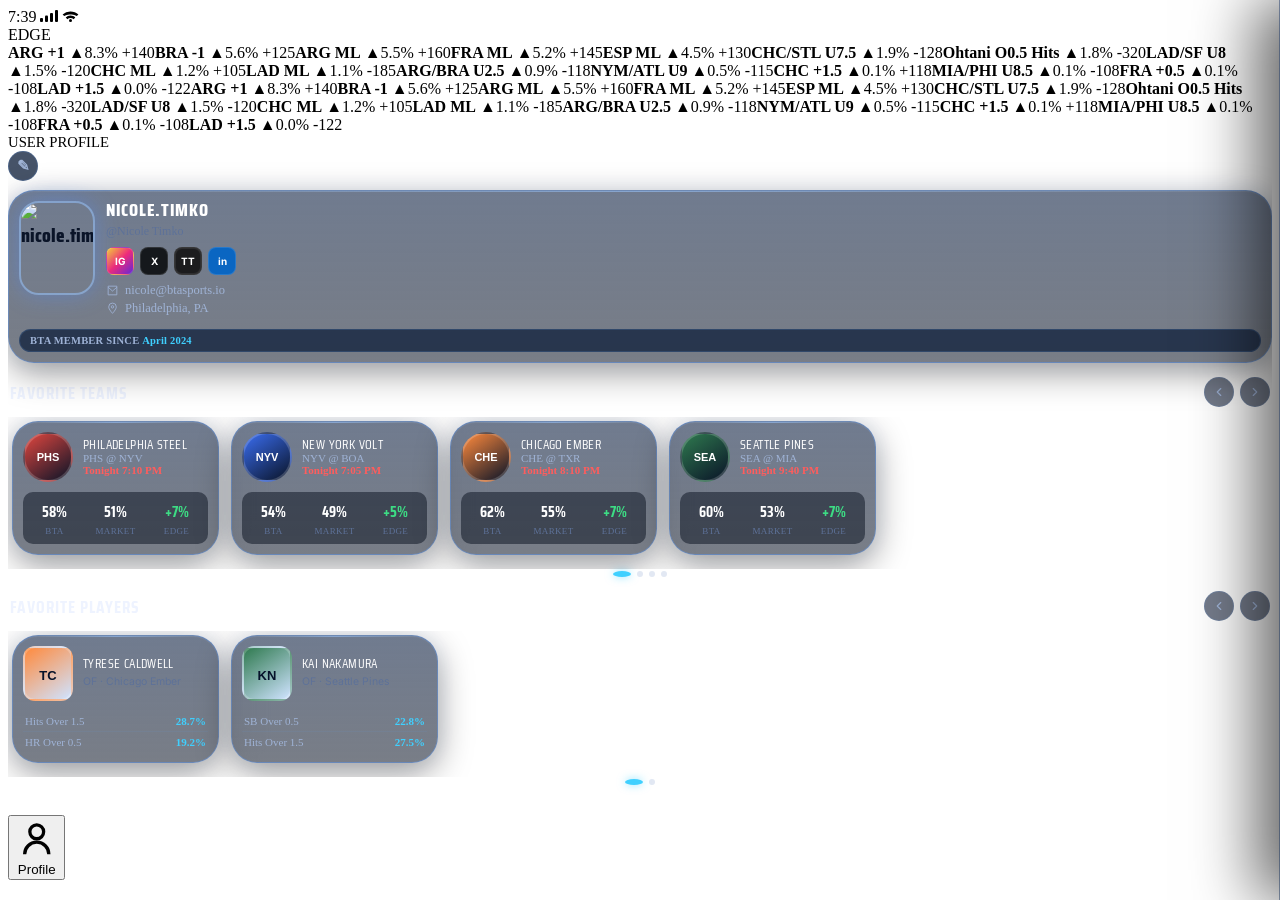
==== phase1/index.html @ 22b03d83 "rename" ====
<!DOCTYPE html>
<html lang="en">
<head>
  <meta charset="UTF-8">
  <meta name="viewport" content="width=device-width, initial-scale=1.0, maximum-scale=1.0">
  <title>BTA Sports</title>
  <link rel="preconnect" href="https://fonts.googleapis.com">
  <link rel="preconnect" href="https://fonts.gstatic.com" crossorigin>
  <link href="https://fonts.googleapis.com/css2?family=Saira+Condensed:wght@400;600;700;800&family=Inter:wght@400;500;600;700&display=swap" rel="stylesheet">
  <link rel="stylesheet" href="profile_styles.css">
</head>
<body>

<!-- AURORA BACKDROP -->
  <div class="aurora" aria-hidden="true">
    <div class="blob blob-1"></div>
    <div class="blob blob-2"></div>
    <div class="blob blob-3"></div>
  </div>

  <div class="stage">

    <!-- DEVICE -->
    <div class="device-wrap">
      <div class="device" id="device">
        <div class="screen">

          <!-- STATUS BAR (iPhone-style) -->
          <div class="statusbar">
            <span class="sb-time" id="sbTime">9:41</span>
            <span class="sb-icons">
              <!-- cellular -->
              <svg class="sb-cell" width="18" height="12" viewBox="0 0 18 12" fill="currentColor" aria-hidden="true">
                <rect x="0"  y="8"   width="3" height="4"   rx="1"/>
                <rect x="5"  y="5.5" width="3" height="6.5" rx="1"/>
                <rect x="10" y="3"   width="3" height="9"   rx="1"/>
                <rect x="15" y="0"   width="3" height="12"  rx="1"/>
              </svg>
              <!-- wifi -->
              <svg class="sb-wifi" width="17" height="12" viewBox="0 0 17 12" fill="currentColor" aria-hidden="true">
                <path d="M8.5 1.4c3 0 5.8 1.1 7.9 3l-1.6 1.7A9 9 0 0 0 8.5 4.6 9 9 0 0 0 2.2 6.1L.6 4.4A11.4 11.4 0 0 1 8.5 1.4Z"/>
                <path d="M8.5 5.6c1.8 0 3.5.7 4.8 1.9l-1.7 1.7a4.4 4.4 0 0 0-6.2 0L3.7 7.5A6.8 6.8 0 0 1 8.5 5.6Z"/>
                <circle cx="8.5" cy="10.4" r="1.5"/>
              </svg>
              <!-- battery (white) -->
              <span class="sb-batt" aria-label="Battery full">
                <svg width="27" height="13" viewBox="0 0 27 13" fill="none" aria-hidden="true">
                  <rect x="0.6" y="0.6" width="22.8" height="11.8" rx="3.4" stroke="#fff" stroke-opacity="0.55" stroke-width="1.1"/>
                  <rect x="2.2" y="2.2" width="19.6" height="8.6" rx="2.1" fill="#fff"/>
                  <path d="M25.2 4.3v4.4c.86-.18 1.4-.83 1.4-1.7v-1c0-.87-.54-1.52-1.4-1.7Z" fill="#fff" fill-opacity="0.55"/>
                </svg>
              </span>
            </span>
          </div>

          <!-- BLOOMBERG-STYLE BEST-BETS TICKER -->
          <div class="ticker" id="ticker" aria-label="Best bets edge ticker">
            <div class="ticker-tag"><span class="live-dot"></span> EDGE</div>
            <div class="ticker-track" id="tickerTrack"></div>
          </div>

          <!-- VIEWPORT -->
          <div class="viewport" id="viewport">
            <section class="view active" id="view-home"></section>
            <section class="view" id="view-games"></section>
            <section class="view" id="view-analyzer"></section>
            <section class="view" id="view-players"></section>
            <section class="view" id="view-risk"></section>
            <section class="view" id="view-fantasy"></section>
            <section class="view" id="view-profile"></section>
          </div>

          <!-- TOAST -->
          <div class="toast" id="toast"></div>

          <!-- BOTTOM NAV -->
          <nav class="tabbar" id="tabbar">
            <button class="tab active" data-view="profile" aria-label="Profile">
              <svg viewBox="0 0 24 24" fill="none" stroke="currentColor" stroke-width="1.9">
                <circle cx="12" cy="8" r="4"/>
                <path d="M5 21c0-3.9 3.1-7 7-7s7 3.1 7 7"/>
              </svg>
              <span>Profile</span>
            </button>
          </nav>

        </div>
      </div>
    </div>
  </div>

<!-- ====================================================
     DATA LAYER  (replaces data.js)
     ==================================================== -->
<script>
/* ── Utility: implied probability from American odds ── */
function impliedProb(o) {
  if (o > 0) return 100 / (o + 100);
  return (-o) / (-o + 100);
}
function probToAmerican(p) {
  if (p >= 0.5) return -Math.round(p / (1 - p) * 100);
  return Math.round((1 - p) / p * 100);
}
function fmtOdds(o) {
  return o > 0 ? '+' + Math.round(o) : String(Math.round(o));
}

/* ── User ── */
window.USER = { name: 'User123', handle: '' };

/* ── Teams (color palette) ── */
window.TEAMS = {
  MIA: { city:'Miami',        c1:'#00838f', c2:'#ff6b35' },
  PHI: { city:'Philadelphia', c1:'#bf2033', c2:'#0a1428' },
  NYM: { city:'New York',     c1:'#002d72', c2:'#ff5910' },
  ATL: { city:'Atlanta',      c1:'#ce1141', c2:'#13274f' },
  LAD: { city:'Los Angeles',  c1:'#005a9c', c2:'#ef3e42' },
  SF:  { city:'San Francisco',c1:'#fd5a1e', c2:'#27251f' },
  CHC: { city:'Chicago',      c1:'#0e3386', c2:'#cc3433' },
  STL: { city:'St. Louis',    c1:'#c41e3a', c2:'#0c2340' },
  HOU: { city:'Houston',      c1:'#002d62', c2:'#eb6e1f' },
  SEA: { city:'Seattle',      c1:'#005c5c', c2:'#0c2c56' },
  // FIFA
  ARG: { city:'Argentina',    c1:'#74acdf', c2:'#ffffff' },
  BRA: { city:'Brazil',       c1:'#009c3b', c2:'#ffdf00' },
  FRA: { city:'France',       c1:'#002395', c2:'#ed2939' },
  ENG: { city:'England',      c1:'#cf081f', c2:'#ffffff' },
  ESP: { city:'Spain',        c1:'#aa151b', c2:'#f1bf00' },
  GER: { city:'Germany',      c1:'#000000', c2:'#dd0000' },
  POR: { city:'Portugal',     c1:'#006600', c2:'#ff0000' },
  USA: { city:'United States',c1:'#002868', c2:'#bf0a30' },
};

/* ── Games ── */
window.GAMES = {
  MLB: [
    {
      id: 'mia-phi', away: 'MIA', home: 'PHI', time: '7:10 PM', day: 'Tonight',
      btaRunLine: 'PHI -1.5', btaOU: '8.5',
      markets: {
        moneyline: {
          away: { btaProb: 0.38, odds: +148 },
          home: { btaProb: 0.62, odds: -172 },
        },
        runline: {
          line: 1.5,
          away: { btaProb: 0.44, odds: +124 },
          home: { btaProb: 0.56, odds: -142 },
        },
        total: {
          line: 8.5,
          under: { btaProb: 0.52, odds: -108 },
          over:  { btaProb: 0.48, odds: -112 },
        },
      },
    },
    {
      id: 'nym-atl', away: 'NYM', home: 'ATL', time: '7:20 PM', day: 'Tonight',
      btaRunLine: 'ATL -1.5', btaOU: '9.0',
      markets: {
        moneyline: {
          away: { btaProb: 0.41, odds: +130 },
          home: { btaProb: 0.59, odds: -155 },
        },
        runline: {
          line: 1.5,
          away: { btaProb: 0.47, odds: +112 },
          home: { btaProb: 0.53, odds: -130 },
        },
        total: {
          line: 9.0,
          under: { btaProb: 0.54, odds: -115 },
          over:  { btaProb: 0.46, odds: +105 },
        },
      },
    },
    {
      id: 'lad-sf', away: 'LAD', home: 'SF', time: '9:45 PM', day: 'Tonight',
      btaRunLine: 'LAD -1.5', btaOU: '8.0',
      markets: {
        moneyline: {
          away: { btaProb: 0.66, odds: -185 },
          home: { btaProb: 0.34, odds: +160 },
        },
        runline: {
          line: 1.5,
          away: { btaProb: 0.55, odds: -122 },
          home: { btaProb: 0.45, odds: +104 },
        },
        total: {
          line: 8.0,
          under: { btaProb: 0.56, odds: -120 },
          over:  { btaProb: 0.44, odds: +102 },
        },
      },
    },
    {
      id: 'chc-stl', away: 'CHC', home: 'STL', time: '7:45 PM', day: 'Tomorrow',
      btaRunLine: 'EVEN', btaOU: '7.5',
      markets: {
        moneyline: {
          away: { btaProb: 0.50, odds: +105 },
          home: { btaProb: 0.50, odds: -115 },
        },
        runline: {
          line: 1.5,
          away: { btaProb: 0.46, odds: +118 },
          home: { btaProb: 0.54, odds: -135 },
        },
        total: {
          line: 7.5,
          under: { btaProb: 0.58, odds: -128 },
          over:  { btaProb: 0.42, odds: +110 },
        },
      },
    },
  ],
  FIFA: [
    {
      id: 'arg-bra', away: 'ARG', home: 'BRA', time: '3:00 PM', day: 'Today',
      btaRunLine: 'Draw', btaOU: '2.5',
      markets: {
        moneyline: {
          away: { btaProb: 0.44, odds: +160 },
          draw: { btaProb: 0.28, odds: +210 },
          home: { btaProb: 0.28, odds: +185 },
        },
        runline: {
          line: 1,
          away: { btaProb: 0.50, odds: +140 },
          home: { btaProb: 0.50, odds: +125 },
        },
        total: {
          line: 2.5,
          under: { btaProb: 0.55, odds: -118 },
          over:  { btaProb: 0.45, odds: +100 },
        },
      },
    },
    {
      id: 'fra-eng', away: 'FRA', home: 'ENG', time: '6:00 PM', day: 'Today',
      btaRunLine: 'FRA -0.5', btaOU: '2.5',
      markets: {
        moneyline: {
          away: { btaProb: 0.46, odds: +145 },
          draw: { btaProb: 0.26, odds: +220 },
          home: { btaProb: 0.28, odds: +180 },
        },
        runline: {
          line: 0.5,
          away: { btaProb: 0.52, odds: -108 },
          home: { btaProb: 0.48, odds: -112 },
        },
        total: {
          line: 2.5,
          under: { btaProb: 0.53, odds: -115 },
          over:  { btaProb: 0.47, odds: +105 },
        },
      },
    },
    {
      id: 'esp-ger', away: 'ESP', home: 'GER', time: '12:00 PM', day: 'Tomorrow',
      btaRunLine: 'ESP -0.5', btaOU: '3.0',
      markets: {
        moneyline: {
          away: { btaProb: 0.48, odds: +130 },
          draw: { btaProb: 0.25, odds: +240 },
          home: { btaProb: 0.27, odds: +195 },
        },
        runline: {
          line: 0.5,
          away: { btaProb: 0.54, odds: -122 },
          home: { btaProb: 0.46, odds: +104 },
        },
        total: {
          line: 3.0,
          under: { btaProb: 0.51, odds: -110 },
          over:  { btaProb: 0.49, odds: -110 },
        },
      },
    },
  ],
  NFL: [],
};

/* ── Player Props ── */
window.PROPS = {
  MLB: [
    {
      id: 'ohtani', name: 'Shohei Ohtani', team: 'LAD', match: 'LAD @ SF', time: '9:45 PM',
      lines: [
        {
          stat: 'Total Bases', line: 1.5,
          under: { btaProb: 0.38, odds: +148 },
          over:  { btaProb: 0.62, odds: -175 },
        },
        {
          stat: 'Hits', line: 0.5,
          under: { btaProb: 0.22, odds: +260 },
          over:  { btaProb: 0.78, odds: -320 },
        },
        {
          stat: 'Strikeouts', line: 1.5,
          under: { btaProb: 0.42, odds: +138 },
          over:  { btaProb: 0.58, odds: -162 },
        },
      ],
    },
    {
      id: 'judge', name: 'Aaron Judge', team: 'NYM', match: 'NYM @ ATL', time: '7:20 PM',
      lines: [
        {
          stat: 'Home Runs', line: 0.5,
          under: { btaProb: 0.72, odds: -255 },
          over:  { btaProb: 0.28, odds: +215 },
        },
        {
          stat: 'Total Bases', line: 2.5,
          under: { btaProb: 0.44, odds: +125 },
          over:  { btaProb: 0.56, odds: -148 },
        },
        {
          stat: 'RBIs', line: 0.5,
          under: { btaProb: 0.40, odds: +140 },
          over:  { btaProb: 0.60, odds: -168 },
        },
      ],
    },
    {
      id: 'acuna', name: 'Ronald Acuña Jr.', team: 'ATL', match: 'NYM @ ATL', time: '7:20 PM',
      lines: [
        {
          stat: 'Stolen Bases', line: 0.5,
          under: { btaProb: 0.55, odds: -125 },
          over:  { btaProb: 0.45, odds: +108 },
        },
        {
          stat: 'Hits', line: 1.5,
          under: { btaProb: 0.48, odds: -105 },
          over:  { btaProb: 0.52, odds: -115 },
        },
      ],
    },
    {
      id: 'betts', name: 'Mookie Betts', team: 'LAD', match: 'LAD @ SF', time: '9:45 PM',
      lines: [
        {
          stat: 'Total Bases', line: 1.5,
          under: { btaProb: 0.41, odds: +135 },
          over:  { btaProb: 0.59, odds: -158 },
        },
        {
          stat: 'Runs Scored', line: 0.5,
          under: { btaProb: 0.38, odds: +148 },
          over:  { btaProb: 0.62, odds: -172 },
        },
      ],
    },
  ],
  FIFA: [
    {
      id: 'mbappe', name: 'Kylian Mbappé', team: 'FRA', match: 'FRA @ ENG', time: '6:00 PM',
      lines: [
        {
          stat: 'Goals', line: 0.5,
          under: { btaProb: 0.58, odds: -138 },
          over:  { btaProb: 0.42, odds: +118 },
        },
        {
          stat: 'Shots on Target', line: 1.5,
          under: { btaProb: 0.46, odds: +106 },
          over:  { btaProb: 0.54, odds: -125 },
        },
      ],
    },
    {
      id: 'saka', name: 'Bukayo Saka', team: 'ENG', match: 'FRA @ ENG', time: '6:00 PM',
      lines: [
        {
          stat: 'Assists', line: 0.5,
          under: { btaProb: 0.70, odds: -235 },
          over:  { btaProb: 0.30, odds: +195 },
        },
        {
          stat: 'Shots', line: 1.5,
          under: { btaProb: 0.50, odds: -108 },
          over:  { btaProb: 0.50, odds: -112 },
        },
      ],
    },
    {
      id: 'messi', name: 'Lionel Messi', team: 'ARG', match: 'ARG @ BRA', time: '3:00 PM',
      lines: [
        {
          stat: 'Goals', line: 0.5,
          under: { btaProb: 0.52, odds: -115 },
          over:  { btaProb: 0.48, odds: +105 },
        },
        {
          stat: 'Key Passes', line: 2.5,
          under: { btaProb: 0.44, odds: +124 },
          over:  { btaProb: 0.56, odds: -142 },
        },
      ],
    },
  ],
  NFL: [],
};

/* ── DFS Pool ── */
window.DFS = {
  cap: 50000,
  positions: ['P','P','C','1B','2B','3B','SS','OF','OF'],
  pool: [
    { name:'Shohei Ohtani',       pos:'P',  team:'LAD', salary:11200, proj:42.5 },
    { name:'Gerrit Cole',         pos:'P',  team:'NYM', salary: 9800, proj:37.8 },
    { name:'Spencer Strider',     pos:'P',  team:'ATL', salary: 9600, proj:36.2 },
    { name:'Blake Snell',         pos:'P',  team:'SF',  salary: 8800, proj:33.5 },
    { name:'Framber Valdez',      pos:'P',  team:'HOU', salary: 8200, proj:30.4 },
    { name:'Adley Rutschman',     pos:'C',  team:'PHI', salary: 5800, proj:18.4 },
    { name:'William Contreras',   pos:'C',  team:'MIA', salary: 4800, proj:14.2 },
    { name:'Bo Naylor',           pos:'C',  team:'NYM', salary: 4200, proj:11.5 },
    { name:'Freddie Freeman',     pos:'1B', team:'LAD', salary: 6200, proj:21.6 },
    { name:'Pete Alonso',         pos:'1B', team:'NYM', salary: 5600, proj:19.3 },
    { name:'Ty France',           pos:'1B', team:'CHC', salary: 4400, proj:13.1 },
    { name:'Marcus Semien',       pos:'2B', team:'STL', salary: 5400, proj:17.8 },
    { name:'Gleyber Torres',      pos:'2B', team:'NYM', salary: 4800, proj:15.4 },
    { name:'Zach McKinstry',      pos:'2B', team:'CHC', salary: 3900, proj:11.2 },
    { name:'Rafael Devers',       pos:'3B', team:'PHI', salary: 6000, proj:20.5 },
    { name:'Matt Chapman',        pos:'3B', team:'SF',  salary: 5200, proj:16.9 },
    { name:'Josh Donaldson',      pos:'3B', team:'ATL', salary: 4100, proj:12.0 },
    { name:'Trea Turner',         pos:'SS', team:'PHI', salary: 6400, proj:23.1 },
    { name:'Francisco Lindor',    pos:'SS', team:'NYM', salary: 6000, proj:21.8 },
    { name:'Dansby Swanson',      pos:'SS', team:'CHC', salary: 4600, proj:14.5 },
    { name:'Mookie Betts',        pos:'OF', team:'LAD', salary: 7200, proj:28.4 },
    { name:'Ronald Acuña Jr.',    pos:'OF', team:'ATL', salary: 7000, proj:27.6 },
    { name:'Aaron Judge',         pos:'OF', team:'NYM', salary: 6800, proj:26.2 },
    { name:'Mike Trout',          pos:'OF', team:'SF',  salary: 6400, proj:24.0 },
    { name:'Yordan Alvarez',      pos:'OF', team:'HOU', salary: 6200, proj:22.8 },
    { name:'Kyle Tucker',         pos:'OF', team:'HOU', salary: 5800, proj:20.1 },
    { name:'Seiya Suzuki',        pos:'OF', team:'CHC', salary: 5200, proj:17.5 },
    { name:'Jesse Winker',        pos:'OF', team:'MIA', salary: 4600, proj:14.8 },
    { name:'Michael Conforto',    pos:'OF', team:'SF',  salary: 4000, proj:12.0 },
  ],
};
</script>

<!-- ====================================================
     MAIN APP JS  (paste your app.js content here)
     ==================================================== -->
<script>
(function () {
  'use strict';

  /* ---------- odds math ---------- */
  const americanToDecimal = o => o > 0 ? 1 + o / 100 : 1 + 100 / (-o);
  const decimalToAmerican = d => d >= 2 ? '+' + Math.round((d - 1) * 100) : '-' + Math.round(100 / (d - 1));
  const clamp = (v, lo, hi) => Math.min(hi, Math.max(lo, v));
  const pct = p => (p * 100).toFixed(2) + '%';
  const pct1 = p => (p * 100).toFixed(1) + '%';
  const edgeOf = side => side.btaProb - impliedProb(side.odds);

  /* ---------- app state ---------- */
  const state = {
    view: 'home',
    sport: 'MLB',
    analyzerGameId: 'mia-phi',
    card: [],
    fantasy: null,
    audioTimer: null,
  };

  const $ = sel => document.querySelector(sel);
  const el = (tag, cls, html) => { const e = document.createElement(tag); if (cls) e.className = cls; if (html != null) e.innerHTML = html; return e; };

  const teamGrad = (away, home) => {
    const a = TEAMS[away], h = TEAMS[home];
    return `background:linear-gradient(100deg, ${a.c1} 0%, ${a.c2} 34%, ${h.c1} 66%, ${h.c2} 100%)`;
  };
  const teamSolid = abbr => { const t = TEAMS[abbr]; return t ? `background:linear-gradient(135deg, ${t.c1}, ${t.c2})` : ''; };

  function allEdges() {
    const out = [];
    Object.keys(GAMES).forEach(sport => GAMES[sport].forEach(g => {
      const push = (name, sub, side, odds) => { if (odds == null) return; out.push({ sport, gid: g.id, name, sub, btaProb: side.btaProb, odds, edge: side.btaProb - impliedProb(odds) }); };
      const m = g.markets;
      push(`${g.away} ML`, `${TEAMS[g.away].city} moneyline`, m.moneyline.away, m.moneyline.away.odds);
      push(`${g.home} ML`, `${TEAMS[g.home].city} moneyline`, m.moneyline.home, m.moneyline.home.odds);
      if (m.runline) {
        push(`${g.away} ${m.runline.line > 0 ? '+' : ''}${m.runline.line}`, `${g.away}/${g.home} spread`, m.runline.away, m.runline.away.odds);
        push(`${g.home} -${m.runline.line}`, `${g.away}/${g.home} spread`, m.runline.home, m.runline.home.odds);
      }
      if (m.total) {
        push(`${g.away}/${g.home} U${m.total.line}`, 'Total under', m.total.under, m.total.under.odds);
        push(`${g.away}/${g.home} O${m.total.line}`, 'Total over', m.total.over, m.total.over.odds);
      }
    }));
    Object.keys(PROPS).forEach(sport => PROPS[sport].forEach(p => p.lines.forEach(l => {
      if (l.over.odds != null) out.push({ sport, name: `${p.name.split(' ').pop()} O${l.line} ${l.stat}`, sub: `${p.name} · ${l.stat}`, btaProb: l.over.btaProb, odds: l.over.odds, edge: l.over.btaProb - impliedProb(l.over.odds) });
    })));
    return out;
  }

  function parlayProb(probs) { return probs.reduce((p, v) => p * v, 1); }

  /* ── Ticker ── */
  function buildTicker() {
    const edges = allEdges().filter(e => e.edge > 0).sort((a, b) => b.edge - a.edge);
    const top = edges.slice(0, 18);
    const track = $('#tickerTrack');
    const render = e => {
      const big = e.edge >= 0.03;
      const cls = big ? 'up' : 'flat';
      return `<span class="tick"><span class="pos ${big ? '' : 'flat'}"></span><b>${e.name}</b>
        <span class="edge ${cls}"><span class="tri">▲</span>${(e.edge * 100).toFixed(1)}%</span>
        <span class="od">${fmtOdds(e.odds)}</span></span>`;
    };
    const half = top.map(render).join('');
    track.innerHTML = half + half;
  }

  /* ── Clock ── */
  function greetingWord(h) {
    if (h < 12) return 'morning';
    if (h < 17) return 'afternoon';
    if (h < 22) return 'evening';
    return 'night';
  }
  function tickClock() {
    const now = new Date();
    let h = now.getHours(); const m = now.getMinutes();
    const hh = ((h + 11) % 12) + 1;
    $('#sbTime').textContent = `${hh}:${String(m).padStart(2, '0')}`;
  }

  /* ── Home ── */
  function renderHome() {
    const v = $('#view-home');
    const now = new Date();
    const word = greetingWord(now.getHours());
    const dateStr = now.toLocaleDateString('en-US', { weekday: 'long', month: 'long', day: 'numeric' });
    const edges = allEdges().filter(e => e.edge > 0).sort((a, b) => b.edge - a.edge);
    const top = edges.slice(0, 5);
    const avgEdge = top.reduce((s, e) => s + e.edge, 0) / top.length;
    const bestProb = Math.round(edges[0].btaProb * 100);
    const liveCount = GAMES.MLB.length + GAMES.FIFA.length;
    const gaugeDeg = Math.round(bestProb / 100 * 360);

    v.innerHTML = `
      <div class="greet">
        <div class="hello">Good ${word}, <span class="wave">👋</span></div>
        <h1>Welcome back, <em>${USER.name}.</em></h1>
        <div class="date">${dateStr} · ${liveCount} games on today's board</div>
      </div>
      <div class="edge-hero glass">
        <div class="eh-top">
          <span class="eh-label">Today's Top Edge</span>
          <span class="eh-chip">▲ Model vs. Market</span>
        </div>
        <div class="eh-body">
          <div class="eh-gauge" style="background:conic-gradient(var(--accent-light) ${gaugeDeg}deg, rgba(255,255,255,0.08) ${gaugeDeg}deg)">
            <div class="g-val"><span class="g-num">${bestProb}%</span><span class="g-sub">Win Prob</span></div>
          </div>
          <div class="eh-meta">
            <h3>${edges[0].name}</h3>
            <p>${edges[0].sub} — BTA gives this <b style="color:#fff">+${(edges[0].edge * 100).toFixed(1)} pts</b> of edge over the ${fmtOdds(edges[0].odds)} market price.</p>
          </div>
        </div>
      </div>
      <div class="qstats">
        <div class="qstat glass"><div class="qn">${liveCount}</div><div class="ql">Games today</div></div>
        <div class="qstat glass"><div class="qn yel">+${(avgEdge * 100).toFixed(1)}</div><div class="ql">Avg top-5 edge</div></div>
        <div class="qstat glass"><div class="qn">${edges.length}</div><div class="ql">+EV plays found</div></div>
      </div>
      <div class="sec-head"><h2>Top picks for you</h2><span class="more" data-go="games">All games ›</span></div>
      <div id="homePicks"></div>
      <div class="sec-head"><h2>Featured slate</h2><span class="more" data-go="games">Open ›</span></div>
      <div id="homeGames"></div>`;

    const picks = $('#homePicks');
    top.forEach((e, i) => {
      const row = el('div', 'pick glass');
      row.innerHTML = `
        <div class="pk-rank">${i + 1}</div>
        <div class="pk-main"><div class="pk-name">${e.name}</div><div class="pk-sub">${e.sub} · ${e.sport}</div></div>
        <div class="pk-edge"><div class="pe-n">+${(e.edge * 100).toFixed(1)}</div><div class="pe-l">Edge</div></div>
        <div class="pk-od">${fmtOdds(e.odds)}</div>`;
      row.addEventListener('click', () => addLeg({ id: 'pk' + i, team: e.name.split(' ')[0], name: e.name, sub: e.sub, odds: e.odds, btaProb: e.btaProb }, 'Added to Risk Analyzer'));
      picks.appendChild(row);
    });

    const gm = $('#homeGames');
    GAMES.MLB.slice(0, 3).forEach(g => gm.appendChild(gameCard(g)));
    v.querySelectorAll('[data-go]').forEach(b => b.addEventListener('click', () => navigate(b.dataset.go)));
  }

  /* ── Game Card ── */
  function gameCard(g) {
    const m = g.markets.moneyline;
    const aw = Math.round(m.away.btaProb * 100), hm = 100 - aw;
    const bestEdge = Math.max(edgeOf(m.away), edgeOf(m.home));
    const card = el('div', 'game-card');
    card.innerHTML = `
      <div class="gc-grad" style="${teamGrad(g.away, g.home)}">
        ${bestEdge > 0.03 ? `<span class="gc-edge-pill">▲ ${(bestEdge * 100).toFixed(1)}% edge</span>` : ''}
        <div class="gc-side away"><div class="gc-team">${g.away}</div><div class="gc-rec">${TEAMS[g.away].city}</div></div>
        <div class="gc-mid"><div class="gc-time">${g.time}</div><div class="gc-vs">${g.day}</div></div>
        <div class="gc-side home"><div class="gc-team">${g.home}</div><div class="gc-rec">${TEAMS[g.home].city}</div></div>
      </div>
      <div class="gc-foot">
        <span class="gc-pct away">${aw}%</span>
        <span class="gc-bar"><span class="ba" style="width:${aw}%"></span><span class="bh" style="width:${hm}%"></span></span>
        <span class="gc-pct home">${hm}%</span>
      </div>`;
    card.addEventListener('click', () => openAnalyzer(g.id));
    return card;
  }

  /* ── Games View ── */
  function renderGames() {
    const v = $('#view-games');
    v.innerHTML = `
      <div class="page-title-row"><div class="page-title">GAMES</div></div>
      <div class="sport-tabs" id="gamesSportTabs"></div>
      <div class="book-row glass">
        <span class="bk-l"><span class="bk-logo" style="background:#1493ff">FD</span> FanDuel</span>
        <span class="bk-r">Exportable Betslip</span>
      </div>
      <div id="gamesList"></div>`;
    sportTabs($('#gamesSportTabs'), s => { state.sport = s; renderGames(); });
    const list = $('#gamesList');
    if (state.sport === 'NFL') { list.appendChild(nflCountdown()); return; }
    const games = GAMES[state.sport];
    let lastDay = null;
    games.forEach(g => {
      if (g.day !== lastDay) { list.appendChild(el('div', 'day-label', g.day)); lastDay = g.day; }
      list.appendChild(gameCard(g));
    });
  }

  function sportTabs(container, onPick) {
    ['MLB', 'NFL', 'FIFA'].forEach(s => {
      const b = el('button', 'sport-tab' + (s === state.sport ? ' active' : ''), s);
      b.addEventListener('click', () => onPick(s));
      container.appendChild(b);
    });
  }

  function nflCountdown() {
    const kickoff = new Date('2026-09-10T13:00:00');
    const diff = Math.max(0, kickoff - new Date());
    const d = Math.floor(diff / 864e5), h = Math.floor(diff % 864e5 / 36e5), mi = Math.floor(diff % 36e5 / 6e4);
    const wrap = el('div', 'countdown');
    wrap.innerHTML = `
      <div class="cd-eyebrow">The NFL season</div>
      <h2>STARTS IN</h2>
      <div class="cd-grid">
        <div class="cd-unit"><div class="cd-num">${d}</div><div class="cd-lab">Days</div></div>
        <div class="cd-sep">:</div>
        <div class="cd-unit"><div class="cd-num">${h}</div><div class="cd-lab">Hours</div></div>
        <div class="cd-sep">:</div>
        <div class="cd-unit"><div class="cd-num">${mi}</div><div class="cd-lab">Minutes</div></div>
      </div>
      <div class="cd-foot">📅 Season kicks off <b>September 10, 2026</b></div>`;
    return wrap;
  }

  /* ── Analyzer ── */
  function openAnalyzer(gid) { state.analyzerGameId = gid; navigate('analyzer'); }

  function findGame(gid) {
    for (const s of Object.keys(GAMES)) { const g = GAMES[s].find(x => x.id === gid); if (g) return { g, sport: s }; }
    return { g: GAMES.MLB[0], sport: 'MLB' };
  }

  function renderAnalyzer() {
    const v = $('#view-analyzer');
    const { g } = findGame(state.analyzerGameId);
    const m = g.markets;
    const isSoccer = !!m.moneyline.draw;

    v.innerHTML = `
      <div class="page-title-row"><div class="page-title">ANALYZER</div></div>
      <div class="analyzer-hero">
        <div class="ah-grad" style="${teamGrad(g.away, g.home)}"></div>
        <div class="ah-row">
          <div class="ah-team"><div class="ah-abbr">${g.away}</div><div class="ah-city">${TEAMS[g.away].city}</div></div>
          <div class="ah-mid"><div class="ah-vs">@</div><div class="ah-time">${g.time}</div></div>
          <div class="ah-team"><div class="ah-abbr">${g.home}</div><div class="ah-city">${TEAMS[g.home].city}</div></div>
        </div>
        <div class="ah-lines">
          <span class="ah-line-chip">BTA Line <b>${g.btaRunLine}</b></span>
          <span class="ah-line-chip">BTA O/U <b>${g.btaOU}</b></span>
          <span class="ah-line-chip">FanDuel Markets</span>
        </div>
      </div>
      <div class="bet-audio glass" id="betAudio">
        <button class="ba-play" id="baPlay" aria-label="Play AI bet analysis">
          <svg viewBox="0 0 24 24" fill="currentColor"><path d="M7 5l12 7-12 7V5z"/></svg>
        </button>
        <div class="ba-mid">
          <div class="ba-title">AI Bet Analysis</div>
          <div class="ba-by">Powered by <b>Vokal</b></div>
          <div class="ba-wave">${Array.from({ length: 26 }, () => '<span style="height:' + (20 + Math.random() * 70) + '%"></span>').join('')}</div>
        </div>
        <div class="ba-dur" id="baDur">1:24</div>
      </div>
      <div id="marketBlocks"></div>`;

    const blocks = $('#marketBlocks');
    blocks.appendChild(marketBlock(isSoccer ? '3-Way Moneyline' : 'Moneyline',
      isSoccer
        ? [oddsCell(g.away, m.moneyline.away, g, 'ml-a'), oddsCell('Draw', m.moneyline.draw, g, 'ml-d'), oddsCell(g.home, m.moneyline.home, g, 'ml-h')]
        : [oddsCell(g.away, m.moneyline.away, g, 'ml-a'), oddsCell(g.home, m.moneyline.home, g, 'ml-h')],
      isSoccer));

    blocks.appendChild(marketBlock(isSoccer ? 'Goal Line' : 'Run Line',
      [oddsCellId(`${g.away} +${m.runline.line}`, m.runline.away, g, 'rl-a'), oddsCellId(`${g.home} -${m.runline.line}`, m.runline.home, g, 'rl-h')]));
    blocks.appendChild(moveLine('runline', g, m.runline.line, 0.5, 0.5, 'spread'));

    blocks.appendChild(marketBlock(isSoccer ? 'Total Goals' : 'Total Runs',
      [oddsCellId(`Under ${m.total.line}`, m.total.under, g, 'tot-u'), oddsCellId(`Over ${m.total.line}`, m.total.over, g, 'tot-o')]));
    blocks.appendChild(moveLine('total', g, m.total.line, 0.5, 0.5, 'total'));

    wireAudio();
    wireAddButtons(v, g);
  }

  function marketBlock(title, cells, three) {
    const b = el('div', 'market');
    b.innerHTML = `<div class="market-h">${title}</div>`;
    const grid = el('div', 'market-grid' + (three ? ' three' : ''));
    cells.forEach(c => grid.appendChild(c));
    b.appendChild(grid);
    return b;
  }

  function oddsCell(side, data, g, key) { return oddsCellId(side, data, g, key); }
  function oddsCellId(side, data, g, key) {
    const e = edgeOf(data);
    const c = el('div', 'odds-cell' + (e > 0.03 ? ' best' : ''));
    c.dataset.key = key;
    c.innerHTML = `
      ${e > 0.02 ? `<span class="oc-edge">+${(e * 100).toFixed(1)}%</span>` : ''}
      <div class="oc-side">${side}</div>
      <div class="oc-prob" data-prob>${pct(data.btaProb)}</div>
      <div class="oc-odds ${data.odds > 0 ? 'pos' : 'neg'}" data-odds>${fmtOdds(data.odds)}</div>
      <button class="oc-add" data-add="${side}" data-odds="${data.odds}" data-prob="${data.btaProb}">+ Add</button>`;
    return c;
  }

  function moveLine(market, g, baseLine, step, sens, kind) {
    const wrap = el('div', 'mtl');
    const min = baseLine - 2, max = baseLine + 2;
    wrap.innerHTML = `
      <div class="mtl-label"><span>Move the Line</span><span class="mtl-now">${kind === 'total' ? 'Line ' : 'Spread '}<b id="mtlVal-${market}">${baseLine}</b></span></div>
      <div class="mtl-track">
        <input type="range" id="mtl-${market}" min="${min}" max="${max}" step="${step}" value="${baseLine}">
      </div>`;
    setTimeout(() => {
      const input = wrap.querySelector('input');
      input.addEventListener('input', () => {
        const line = parseFloat(input.value);
        $('#mtlVal-' + market).textContent = line;
        const deltaSteps = (line - baseLine) / step;
        const md = g.markets[market];
        const upSide = market === 'total' ? 'under' : 'away';
        const dnSide = market === 'total' ? 'over' : 'home';
        const upBase = md[upSide].btaProb;
        const upNew = clamp(upBase + deltaSteps * sens * 0.11, 0.03, 0.97);
        const dnNew = 1 - upNew;
        updateCell(market === 'total' ? 'tot-u' : 'rl-a', upNew, upSide === 'away' ? `${g.away} +${line}` : `Under ${line}`);
        updateCell(market === 'total' ? 'tot-o' : 'rl-h', dnNew, dnSide === 'home' ? `${g.home} -${line}` : `Over ${line}`);
      });
    }, 0);
    return wrap;
  }

  function updateCell(key, prob, sideLabel) {
    const cell = document.querySelector(`#view-analyzer .odds-cell[data-key="${key}"]`);
    if (!cell) return;
    cell.querySelector('[data-prob]').textContent = pct(prob);
    const od = cell.querySelector('[data-odds]');
    const fair = probToAmerican(prob);
    od.textContent = fmtOdds(fair);
    od.className = 'oc-odds ' + (fair > 0 ? 'pos' : 'neg');
    cell.querySelector('.oc-side').textContent = sideLabel;
    const add = cell.querySelector('.oc-add');
    if (add) { add.dataset.odds = fair; add.dataset.prob = prob; add.dataset.add = sideLabel; }
    cell.classList.toggle('best', prob > 0.55);
  }

  function wireAudio() {
    const audio = $('#betAudio'), btn = $('#baPlay'), dur = $('#baDur');
    let playing = false, t = 84;
    btn.addEventListener('click', () => {
      playing = !playing;
      audio.classList.toggle('playing', playing);
      btn.innerHTML = playing
        ? '<svg viewBox="0 0 24 24" fill="currentColor"><path d="M7 5h4v14H7zM13 5h4v14h-4z"/></svg>'
        : '<svg viewBox="0 0 24 24" fill="currentColor"><path d="M7 5l12 7-12 7V5z"/></svg>';
      clearInterval(state.audioTimer);
      if (playing) {
        state.audioTimer = setInterval(() => {
          t = t <= 0 ? 84 : t - 1;
          dur.textContent = Math.floor(t / 60) + ':' + String(t % 60).padStart(2, '0');
        }, 1000);
      }
    });
  }

  function wireAddButtons(scope, g) {
    scope.querySelectorAll('.oc-add').forEach(btn => {
      btn.addEventListener('click', () => {
        const odds = parseFloat(btn.dataset.odds);
        addLeg({
          id: g.id + '-' + btn.dataset.add,
          team: g.away, away: g.away, home: g.home,
          name: btn.dataset.add, sub: `${g.away} @ ${g.home}`,
          odds, btaProb: parseFloat(btn.dataset.prob),
        });
        btn.textContent = '✓ Added'; btn.classList.add('added');
        setTimeout(() => { btn.textContent = '+ Add'; btn.classList.remove('added'); }, 1400);
      });
    });
  }

  /* ── Players ── */
  function renderPlayers() {
    const v = $('#view-players');
    v.innerHTML = `
      <div class="page-title-row"><div class="page-title">PLAYERS</div></div>
      <div class="sport-tabs" id="playersSportTabs"></div>
      <div class="book-row glass">
        <span class="bk-l"><span class="bk-logo" style="background:#1493ff">FD</span> FanDuel</span>
        <span class="bk-r">Exportable Betslip</span>
      </div>
      <div id="playersList"></div>`;
    sportTabs($('#playersSportTabs'), s => { state.sport = s; renderPlayers(); });
    const list = $('#playersList');
    const props = PROPS[state.sport] || [];
    if (!props.length) { list.appendChild(el('div', 'risk-empty', '<p>No player props for this sport yet.</p>')); return; }
    props.forEach((p, idx) => list.appendChild(playerCard(p, idx === 0)));
  }

  function playerCard(p, open) {
    const card = el('div', 'player-card' + (open ? ' open' : ''));
    const head = el('div', 'pc-head');
    const teamColor = (TEAMS[p.team] || {}).c1 || '#4f8dff';
    head.innerHTML = `
      <div class="pc-grad" style="background:linear-gradient(135deg,${teamColor},transparent)"></div>
      <div class="pc-info"><div class="pc-name">${p.name} (${p.team})</div><div class="pc-meta">${p.match} · ${p.time}</div></div>
      <span class="pc-chev"><svg width="18" height="18" viewBox="0 0 24 24" fill="none" stroke="currentColor" stroke-width="2.4"><path d="m6 9 6 6 6-6"/></svg></span>`;
    head.addEventListener('click', () => card.classList.toggle('open'));
    const body = el('div', 'pc-body');
    p.lines.forEach((l, i) => {
      const block = el('div', 'prop-line');
      block.innerHTML = `<div class="pl-stat">${l.stat} ${l.line}</div>`;
      const grid = el('div', 'market-grid');
      grid.appendChild(oddsCellId(`Under ${l.line}`, { btaProb: l.under.btaProb, odds: l.under.odds ?? probToAmerican(l.under.btaProb) }, null, `pu-${p.id}-${i}`));
      grid.appendChild(oddsCellId(`Over ${l.line}`, { btaProb: l.over.btaProb, odds: l.over.odds ?? probToAmerican(l.over.btaProb) }, null, `po-${p.id}-${i}`));
      block.appendChild(grid);
      body.appendChild(block);
    });
    card.appendChild(head); card.appendChild(body);
    setTimeout(() => body.querySelectorAll('.oc-add').forEach(btn => {
      btn.addEventListener('click', () => {
        const odds = parseFloat(btn.dataset.odds);
        addLeg({ id: p.id + '-' + btn.dataset.add, team: p.team, name: `${p.name.split(' ').pop()} ${btn.dataset.add}`, sub: `${p.name} · ${p.match}`, odds, btaProb: parseFloat(btn.dataset.prob) });
        btn.textContent = '✓ Added'; btn.classList.add('added');
        setTimeout(() => { btn.textContent = '+ Add'; btn.classList.remove('added'); }, 1400);
      });
    }), 0);
    return card;
  }

  /* ── Risk Analyzer ── */
  function addLeg(leg, toastMsg) {
    if (state.card.find(l => l.id === leg.id)) { showToast('Already on your card'); return; }
    state.card.push(leg);
    updateBadge();
    showToast(toastMsg || `Added ${leg.name} to Risk Analyzer`);
    if (state.view === 'risk') renderRisk();
  }
  function removeLeg(id) { state.card = state.card.filter(l => l.id !== id); updateBadge(); renderRisk(); }
  function clearCard() { state.card = []; updateBadge(); renderRisk(); }

  function updateBadge() {
    const b = $('#riskBadge');
    if (state.card.length) { b.hidden = false; b.textContent = state.card.length; }
    else b.hidden = true;
  }

  function renderRisk() {
    const v = $('#view-risk');
    if (!state.card.length) {
      v.innerHTML = `
        <div class="page-title-row"><div class="page-title">RISK ANALYZER</div></div>
        <div class="risk-empty">
          <div class="re-ic"><svg width="30" height="30" viewBox="0 0 24 24" fill="none" stroke="currentColor" stroke-width="1.8"><path d="M12 3v18M5 7h14M7 7l-3 7a3.2 3.2 0 0 0 6 0zM17 7l-3 7a3.2 3.2 0 0 0 6 0z"/></svg></div>
          <h3>Build your bet card</h3>
          <p>Add selections from Games, the Analyzer, or Player Props. BTA models the combined win probability, fair odds, and your exposure across every leg — before you wager.</p>
        </div>`;
      return;
    }
    const probs = state.card.map(l => l.btaProb);
    const winProb = parlayProb(probs);
    const dec = state.card.reduce((d, l) => d * americanToDecimal(l.odds), 1);
    const am = decimalToAmerican(dec);
    const marketImplied = state.card.reduce((p, l) => p * impliedProb(l.odds), 1);
    const edge = (winProb - marketImplied) * 100;

    v.innerHTML = `
      <div class="page-title-row"><div class="page-title">RISK ANALYZER</div></div>
      <div class="risk-summary">
        <div class="rs-grid">
          <div class="rs-cell"><div class="rs-l">Est. Win Probability</div><div class="rs-prob">${pct1(winProb).replace('%', '')}<span>%</span></div></div>
          <div class="rs-cell" style="text-align:right"><div class="rs-l">Est. Combined Odds</div><div class="rs-odds">${am}</div></div>
        </div>
        <div class="rs-bar"><span id="rsBar"></span></div>
        <div class="rs-foot">
          <span>${state.card.length} leg${state.card.length > 1 ? 's' : ''} · ${dec.toFixed(2)}x payout</span>
          <span>Model edge <b>${edge >= 0 ? '+' : ''}${edge.toFixed(1)} pts</b></span>
        </div>
      </div>
      <div id="legList"></div>
      <div class="risk-actions">
        <button class="btn-clear" id="clearCard"><svg width="15" height="15" viewBox="0 0 24 24" fill="none" stroke="currentColor" stroke-width="2"><path d="M3 6h18M8 6V4h8v2M6 6l1 14h10l1-14"/></svg> Remove All</button>
        <button class="btn-export" id="exportCard"><svg width="15" height="15" viewBox="0 0 24 24" fill="none" stroke="currentColor" stroke-width="2"><path d="M12 3v12m0-12 4 4m-4-4-4 4M5 21h14"/></svg> Export to FanDuel</button>
      </div>`;

    const legList = $('#legList');
    state.card.forEach((l, i) => {
      const row = el('div', 'bet-leg');
      row.style.animationDelay = (i * 60) + 'ms';
      row.innerHTML = `
        <div class="bl-team" style="${teamSolid(l.team) || 'background:#1e3a6e'}">${(l.team || '•').slice(0, 3)}</div>
        <div class="bl-main"><div class="bl-name">${l.name}</div><div class="bl-sub">${l.sub} · BTA ${pct1(l.btaProb)}</div></div>
        <div class="bl-od">${fmtOdds(l.odds)}</div>
        <button class="bl-x" aria-label="Remove"><svg width="14" height="14" viewBox="0 0 24 24" fill="none" stroke="currentColor" stroke-width="2.2"><path d="M6 6l12 12M18 6 6 18"/></svg></button>`;
      row.querySelector('.bl-x').addEventListener('click', () => removeLeg(l.id));
      legList.appendChild(row);
    });

    requestAnimationFrame(() => { $('#rsBar').style.width = Math.round(winProb * 100) + '%'; });
    $('#clearCard').addEventListener('click', clearCard);
    $('#exportCard').addEventListener('click', () => showToast('Betslip exported to FanDuel ✓'));
  }

  /* ── Fantasy IQ ── */
  function initFantasy() {
    state.fantasy = DFS.positions.map((pos, i) => ({ pos, slot: i, player: null, locked: false }));
  }

  function renderFantasy() {
    if (!state.fantasy) initFantasy();
    const v = $('#view-fantasy');
    const used = state.fantasy.reduce((s, x) => s + (x.player ? x.player.salary : 0), 0);
    const proj = state.fantasy.reduce((s, x) => s + (x.player ? x.player.proj : 0), 0);
    const pctCap = Math.min(100, used / DFS.cap * 100);
    const over = used > DFS.cap;

    v.innerHTML = `
      <div class="page-title-row"><div class="page-title">FANTASY IQ</div></div>
      <div class="book-row glass" style="margin-bottom:4px">
        <span class="bk-l"><span class="bk-logo" style="background:#53d337;color:#0a2e0a">DK</span> DraftKings · Classic</span>
        <span class="bk-r">MLB Main</span>
      </div>
      <div class="fiq-cap glass">
        <div class="fiq-cap-top">
          <span class="fc-l">Salary Cap</span>
          <span class="fc-used" style="${over ? 'color:var(--red)' : ''}">$${used.toLocaleString()} <span style="color:var(--faint);font-size:13px">/ $${DFS.cap.toLocaleString()}</span></span>
        </div>
        <div class="fiq-cap-track"><div class="fiq-cap-fill ${over ? 'over' : ''}" style="width:${pctCap}%"></div></div>
        <div class="fiq-cap-foot">
          <span>Remaining <b>$${(DFS.cap - used).toLocaleString()}</b></span>
          <span class="proj">Projected ${proj.toFixed(1)} pts</span>
        </div>
      </div>
      <div id="fiqSlots"></div>
      <button class="fiq-optimize" id="fiqOptimize">
        <svg width="17" height="17" viewBox="0 0 24 24" fill="none" stroke="currentColor" stroke-width="2"><path d="M21 12a9 9 0 1 1-9-9 9 9 0 0 1 6.4 2.6M21 4v5h-5"/></svg>
        ${state.fantasy.some(s => s.player) ? 'Re-Optimize Lineup' : 'Optimize Lineup'}
      </button>`;

    const slots = $('#fiqSlots');
    state.fantasy.forEach((s, i) => slots.appendChild(fantasySlot(s, i)));
    $('#fiqOptimize').addEventListener('click', optimizeLineup);
  }

  function fantasySlot(s) {
    const row = el('div', 'fiq-slot' + (s.player ? '' : ' empty') + (s.locked ? ' locked' : ''));
    row.innerHTML = `
      <div class="fs-pos">${s.pos}</div>
      <div class="fs-name">${s.player ? `${s.player.name} <span style="color:var(--text-muted);font-weight:500">${s.player.team}</span>` : 'Empty slot'}</div>
      <div class="fs-sal">${s.player ? '$' + s.player.salary.toLocaleString() : ''}</div>
      <div class="fs-proj">${s.player ? s.player.proj.toFixed(1) : ''}</div>
      <button class="fs-lock" aria-label="Lock player"><svg viewBox="0 0 24 24" fill="none" stroke="currentColor" stroke-width="2">${s.locked ? '<rect x="5" y="11" width="14" height="9" rx="2"/><path d="M8 11V7a4 4 0 0 1 8 0v4"/>' : '<rect x="5" y="11" width="14" height="9" rx="2"/><path d="M8 11V7a4 4 0 0 1 7-1.5"/>'}</svg></button>`;
    row.querySelector('.fs-lock').addEventListener('click', () => {
      if (!s.player) return;
      s.locked = !s.locked; renderFantasy();
    });
    return row;
  }

  function optimizeLineup() {
    const btn = $('#fiqOptimize');
    btn.classList.add('spinning');
    btn.innerHTML = '<svg width="17" height="17" viewBox="0 0 24 24" fill="none" stroke="currentColor" stroke-width="2"><path d="M21 12a9 9 0 1 1-9-9 9 9 0 0 1 6.4 2.6M21 4v5h-5"/></svg> Optimizing…';
    setTimeout(() => {
      const locked = state.fantasy.filter(s => s.locked && s.player);
      const usedSalary = locked.reduce((s, x) => s + x.player.salary, 0);
      const usedNames = new Set(locked.map(s => s.player.name));
      let remaining = DFS.cap - usedSalary;
      const minByPos = {};
      DFS.pool.forEach(p => { minByPos[p.pos] = Math.min(minByPos[p.pos] ?? Infinity, p.salary); });
      const open = state.fantasy.filter(s => !(s.locked && s.player));
      open.forEach((s, idx) => {
        const reserve = open.slice(idx + 1).reduce((sum, ls) => sum + (minByPos[ls.pos] || 0), 0);
        const budget = remaining - reserve;
        let candidates = DFS.pool.filter(p => p.pos === s.pos && !usedNames.has(p.name) && p.salary <= budget).sort((a, b) => b.proj - a.proj);
        if (!candidates.length) candidates = DFS.pool.filter(p => p.pos === s.pos && !usedNames.has(p.name)).sort((a, b) => a.salary - b.salary);
        const pick = candidates[0];
        if (pick) { s.player = pick; usedNames.add(pick.name); remaining -= pick.salary; }
      });
      renderFantasy();
      const rows = $('#fiqSlots').children;
      Array.from(rows).forEach((r, i) => { setTimeout(() => r.classList.add('filling'), i * 70); });
      const ob = $('#fiqOptimize');
      ob.classList.remove('spinning'); ob.classList.add('done');
      ob.innerHTML = '<svg width="17" height="17" viewBox="0 0 24 24" fill="none" stroke="currentColor" stroke-width="2.4"><path d="M20 6 9 17l-5-5"/></svg> Lineup Optimized';
      const totalProj = state.fantasy.reduce((s, x) => s + (x.player ? x.player.proj : 0), 0);
      showToast(`Optimal lineup · ${totalProj.toFixed(1)} projected pts`);
      setTimeout(() => { if ($('#fiqOptimize')) { $('#fiqOptimize').classList.remove('done'); $('#fiqOptimize').innerHTML = '<svg width="17" height="17" viewBox="0 0 24 24" fill="none" stroke="currentColor" stroke-width="2"><path d="M21 12a9 9 0 1 1-9-9 9 9 0 0 1 6.4 2.6M21 4v5h-5"/></svg> Re-Optimize Lineup'; } }, 2600);
    }, 850);
  }

  /* ── Navigation & Toast ── */
  const RENDERERS = { home: renderHome, games: renderGames, analyzer: renderAnalyzer, players: renderPlayers, risk: renderRisk, fantasy: renderFantasy, profile: () => {} };

  function navigate(view) {
    if (!RENDERERS[view]) view = 'home';
    state.view = view;
    if (RENDERERS[view]) RENDERERS[view]();
    document.querySelectorAll('.view').forEach(v => v.classList.toggle('active', v.id === 'view-' + view));
    document.querySelectorAll('.tab').forEach(t => t.classList.toggle('active', t.dataset.view === view));
    $('#viewport').scrollTop = 0;
  }
  window.navigate = navigate;
  window.RENDERERS = RENDERERS;

  let toastTimer;
  function showToast(msg) {
    const t = $('#toast');
    t.innerHTML = `<svg width="15" height="15" viewBox="0 0 24 24" fill="none" stroke="currentColor" stroke-width="2.4"><path d="M20 6 9 17l-5-5"/></svg> ${msg}`;
    t.classList.add('show');
    clearTimeout(toastTimer);
    toastTimer = setTimeout(() => t.classList.remove('show'), 2200);
  }
  window.showToast = showToast;

  /* ── Gallery ── */
  const GALLERY = [
    { src: 'assets/shots/01-dashboard.png',         title: 'Dashboard',            sub: 'Time-aware greeting + live Bloomberg-style edge ticker' },
    { src: 'assets/shots/02-games-mlb.png',         title: 'Games · MLB',          sub: 'BTA win probability vs. the market, by matchup' },
    { src: 'assets/shots/03-games-fifa.png',        title: 'Games · FIFA',         sub: 'World Cup slate with edge flags' },
    { src: 'assets/shots/04-analyzer-mlb.png',      title: 'Game Analyzer',        sub: 'AI Bet Analysis + interactive Move the Line' },
    { src: 'assets/shots/05-analyzer-fifa.png',     title: 'Game Analyzer · FIFA', sub: '3-way moneyline with model edges' },
    { src: 'assets/shots/06-player-props.png',      title: 'Player Props',         sub: 'Per-player over/under probabilities & odds' },
    { src: 'assets/shots/07-risk-analyzer.png',     title: 'Risk Analyzer',        sub: 'Combined win probability, fair odds & exposure' },
    { src: 'assets/shots/08-fantasy-optimized.png', title: 'Fantasy IQ',           sub: 'Optimized DFS lineup, perfectly under the cap' },
    { src: 'assets/shots/09-nfl-countdown.png',     title: 'NFL Countdown',        sub: 'Season kicks off September 10, 2026' },
  ];
  let galIdx = 0;

  function buildGalleryDots() {
    const d = $('#galDots'); d.innerHTML = '';
    GALLERY.forEach((_, j) => {
      const b = el('button', 'gal-dot');
      b.setAttribute('aria-label', 'Go to screen ' + (j + 1));
      b.addEventListener('click', () => showGal(j));
      d.appendChild(b);
    });
    $('#galTotal').textContent = GALLERY.length;
  }

  function showGal(i) {
    galIdx = (i + GALLERY.length) % GALLERY.length;
    const it = GALLERY[galIdx];
    const img = $('#galImg');
    const placeholder = $('#galPlaceholder');
    img.onload = () => { img.style.display = ''; placeholder.style.display = 'none'; };
    img.onerror = () => { img.style.display = 'none'; placeholder.style.display = ''; };
    img.style.animation = 'none'; void img.offsetWidth; img.style.animation = '';
    img.src = it.src; img.alt = it.title;
    document.getElementById('galTitle').textContent = it.title;
    document.getElementById('galSub').textContent = it.sub;
    $('#galIndex').textContent = galIdx + 1;
    [...$('#galDots').children].forEach((d, j) => d.classList.toggle('active', j === galIdx));
  }

  function openGallery() { showGal(0); const g = $('#gallery'); g.hidden = false; g.setAttribute('aria-hidden', 'false'); document.body.style.overflow = 'hidden'; }
  function closeGallery() {
    if (document.body.classList.contains('gallery-only')) return;
    const g = $('#gallery'); g.hidden = true; g.setAttribute('aria-hidden', 'true'); document.body.style.overflow = '';
  }

  const MODES = { 'live-9q4x2k': 'demo', 'shots-7k2m8w': 'screens', 'zen-3x8p5d': 'focus' };
  const MODE_ORDER = ['demo', 'screens', 'focus'];
  let mode = 'demo';

  function applyMode(next) {
    mode = next;
    document.body.classList.remove('focus', 'gallery-only');
    const g = $('#gallery');
    if (!g.hidden) { g.hidden = true; g.setAttribute('aria-hidden', 'true'); }
    document.body.style.overflow = '';
    if (next === 'screens') { document.body.classList.add('gallery-only'); openGallery(); }
    else if (next === 'focus') { document.body.classList.add('focus'); }
  }
  function cycleMode(dir) { applyMode(MODE_ORDER[(MODE_ORDER.indexOf(mode) + dir + MODE_ORDER.length) % MODE_ORDER.length]); }

  function getSlug() {
    let p = decodeURIComponent((location.pathname || '').replace(/^\/+|\/+$/g, ''));
    if (!p) p = new URLSearchParams(location.search).get('k') || '';
    if (!p && location.hash) p = location.hash.replace('#', '');
    return p.trim();
  }

  function wireGallery() {
    buildGalleryDots();
    GALLERY.forEach(g => { const im = new Image(); im.src = g.src; });
    $('#galPrev').addEventListener('click', () => showGal(galIdx - 1));
    $('#galNext').addEventListener('click', () => showGal(galIdx + 1));
    $('#galleryClose').addEventListener('click', closeGallery);
    $('#gallery').addEventListener('click', e => { if (e.target.id === 'gallery') closeGallery(); });
    document.addEventListener('keydown', e => {
      if ((e.ctrlKey || e.metaKey) && e.altKey && (e.key === 'ArrowRight' || e.key === 'ArrowLeft')) {
        e.preventDefault(); cycleMode(e.key === 'ArrowRight' ? 1 : -1); return;
      }
      if (!$('#gallery').hidden && !e.ctrlKey && !e.metaKey && !e.altKey) {
        if (e.key === 'ArrowRight') showGal(galIdx + 1);
        else if (e.key === 'ArrowLeft') showGal(galIdx - 1);
      }
    });
  }

  /* ── Settings panel ── */
  function wireSettings() {
    $('#btaLogo').addEventListener('click', () => {
      $('#settingsPanel').classList.toggle('open');
      $('#settingsOverlay').classList.toggle('open');
    });
    $('#settingsClose').addEventListener('click', () => {
      $('#settingsPanel').classList.remove('open');
      $('#settingsOverlay').classList.remove('open');
    });
    $('#settingsOverlay').addEventListener('click', () => {
      $('#settingsPanel').classList.remove('open');
      $('#settingsOverlay').classList.remove('open');
    });
  }

  /* ── Init ── */
  function init() {
    buildTicker();
    tickClock(); setInterval(tickClock, 15000);
    document.querySelectorAll('.tab').forEach(t => t.addEventListener('click', () => navigate(t.dataset.view)));
    wireGallery();
    wireSettings();
    const startMode = MODES[getSlug()] || 'demo';
    navigate('home');
    applyMode(startMode);
  }

  document.addEventListener('DOMContentLoaded', init);
})();
</script>

<!-- ====================================================
     PROFILE JS  (paste the full profile block here)
     ==================================================== -->
<script>
window.PROFILE = window.PROFILE || {
  name:        'Nicole Timko',
  displayName: 'nicole.timko',
  email:       'nicole@btasports.io',
  city:        'Philadelphia',
  state:       'PA',
  avatarInitials: 'NT',
  avatarColor: 'linear-gradient(145deg,#6fa3ff,#7a5cff)',
  avatarUrl:   './assets/headshot.png',
  memberSince: 'April 2024',
  socials: { instagram: 'btasportsus', x: 'BTASportsUS', tiktok: 'btasports_us', linkedin: 'linkedin.com/company/btasports/', youtube: '' },
  favLeagues:  [],
  favTeams: [
    { abbr:'PHS', city:'Philadelphia', name:'Philadelphia Steel', league: 'MLB', color:'#e0463f', opp:'NYV', time:'7:10 PM', bta:58, market:51, edge:7,  last10:'6-4', avgFor:5.2, avgAgainst:3.8 },
    { abbr:'NYV', city:'New York',     name:'New York Volt',  league: 'MLB', color:'#3a6df0', opp:'BOA', time:'7:05 PM', bta:54, market:49, edge:5,  last10:'5-5', avgFor:4.6, avgAgainst:4.1 },
    { abbr:'CHE', city:'Chicago',      name:'Chicago Ember', league: 'MLB', color:'#ff8a3d', opp:'TXR', time:'8:10 PM', bta:62, market:55, edge:7,  last10:'7-3', avgFor:5.8, avgAgainst:3.3 },
    { abbr:'SEA', city:'Seattle',      name:'Seattle Pines', league: 'MLB', color:'#2f7a4f', opp:'MIA', time:'9:40 PM', bta:60, market:53, edge:7,  last10:'7-3', avgFor:5.4, avgAgainst:3.6 },
  ],
  favPlayers: [
    { init:'TC', name:'Tyrese Caldwell', pos:'OF', team:'Chicago Ember', color:'#ff8a3d', opp:'TXR', time:'8:10 PM', props:[['Hits Over 1.5',28.7],['HR Over 0.5',19.2]] },
    { init:'KN', name:'Kai Nakamura',   pos:'OF', team:'Seattle Pines', color:'#2f7a4f', opp:'MIA', time:'9:40 PM', props:[['SB Over 0.5',22.8],['Hits Over 1.5',27.5]] },
  ],
  recentBets: [
    { m:'Steel @ Volt',     t:'Moneyline · Steel',           odds:'+110', stake:'$15', status:'win',     payout:'+$16.50' },
    { m:'Ember vs Rattlers', t:'Run Line · Ember -1.5',       odds:'-105', stake:'$20', status:'win',     payout:'+$19.05' },
    { m:'M. Bell — Steel',   t:'Prop · Hits Over 1.5',        odds:'+165', stake:'$10', status:'loss',    payout:'-$10.00' },
    { m:'Anchor @ Volt',    t:'Moneyline · Anchor',           odds:'+140', stake:'$12', status:'loss',    payout:'-$12.00' },
    { m:'D. Lansing — Volt', t:'Prop · Total Bases Over 2.5', odds:'+120', stake:'$10', status:'pending', payout:'—' },
  ],
  trendingPicks: [
    { name:'Ember ML vs Rattlers', pct:'68% of community' },
    { name:'Pines/Tide Over 8.5', pct:'61% of community' },
    { name:'C. Bell Hits Over 1.5', pct:'54% of community' },
  ],
  achievements: [
    { emoji:'🔥', name:'Hot Streak',     desc:'5 wins in a row',               earned:true  },
    { emoji:'🎯', name:'Sharp Shooter',  desc:'60%+ season win rate',          earned:true  },
    { emoji:'💯', name:'Century Club',   desc:'100 bets placed',               earned:true  },
    { emoji:'📈', name:'Positive ROI',   desc:'10%+ ROI for a season',         earned:true  },
    { emoji:'🐺', name:'Underdog Hunter',desc:'Win 15 bets at +150 or longer', earned:false, progress:60 },
    { emoji:'🃏', name:'Parlay Master',  desc:'Hit a 5-leg parlay',            earned:false, progress:20 },
  ],
  community: { followers:86, following:123, likes:21, topPick:'Steel ML +110', topPickLikes:11 },
  stats: { roi:'+12.8%', wr:'58%', betsWon:723, Totbets:1247, avgStake:'$15' },
  leaderboard: [
    { rank:1, name:'jmercado_bets', wr:'71%', streak:'9-game streak' },
    { rank:2, name:'sharp_sadie',   wr:'66%', streak:'6-game streak' },
    { rank:3, name:'kdrisko',       wr:'63%', streak:'4-game streak' },
    { rank:8, name:'nicole.timko',  wr:'58%', streak:'You'           },
  ],
};
</script>

<!-- Profile view code (from your file) -->
<script>
// ── Profile CSS injection ──
(function injectStyles() {
  if (document.getElementById('bta-profile-styles')) return;
  const style = document.createElement('style');
  style.id = 'bta-profile-styles';
  style.textContent = `
#view-profile { flex:1; min-height:0; overflow-y:auto; overflow-x:hidden; padding-bottom:30px; font-size:.92rem; }
.profile-page-header { display:flex; align-items:center; justify-content:space-between; margin-bottom:12px; padding:0 4px; }
.profile-page-title { margin:0; font-family:'Ethnocentric', sans-serif; font-size:18px; font-weight:700; text-transform:uppercase; letter-spacing:.06em; color:#fff; }
.profile-edit-btn { width: 30px; height:30px; margin-bottom: 9px; border-radius:999px; border:1px solid rgba(94,159,255,.2); background:rgba(19,35,62,.78); color:var(--text-secondary,#9fb3d6); font-size:15px; font-weight:600; text-transform:uppercase; cursor:pointer; transition:all .15s ease; }
.profile-edit-btn:hover { color:#fff; border-color:rgba(94,159,255,.45); }
.prof-header { display:flex !important; flex-direction: row !important; flex-wrap: nowrap; gap:11px; margin-bottom:10px; align-items:stretch; }
.prof-avatar-wrap { position:relative; flex-shrink:1; }
.prof-avatar { width:72px; height:90px; border-radius:20px; display:flex; align-items:center; justify-content:center; font-family:'Saira Condensed',sans-serif; font-weight:800; font-size:20px; color:#0a1428; border:2px solid rgba(150,195,255,.55); box-shadow:0 0 22px rgba(79,141,255,.4); overflow:hidden; }
.prof-avatar img { width:100%; height:100%; object-fit:cover; border-radius:18px; }
.prof-online { position:absolute; bottom:-3px; right:-3px; width:16px; height:16px; border-radius:50%; background:var(--green,#3ddc84); border:3px solid var(--bg-deep,#050b18); }
.prof-info { flex:1 1 200px; min-width:0 , font-family: 'Inter', sans-serif; }
.prof-info h1 { font-family:'Saira Condensed',sans-serif; font-weight:800; font-size:18px; color:#fff; line-height:1.05; margin:0 0 4px; text-transform:uppercase; letter-spacing:.04em; }
.prof-handle { font-size:12px; color:var(--text-muted,#5e7299); margin-bottom:8px; }
.prof-meta { display:flex; align-items:center; gap:6px; font-size:12.5px; color:var(--text-secondary,#9fb3d6); margin:3px 0; }
.prof-meta svg { width:13px; height:13px; flex-shrink:0; }
.prof-socials { display:flex; gap:6px; margin:8px 0; flex-wrap:wrap; }
.social-pill { width:26px; height:26px; border-radius:8px; display:flex; align-items:center; justify-content:center; font-size:10px; font-weight:700; color:#fff; cursor:pointer; border:1px solid rgba(255,255,255,.12); transition:transform .15s ease,box-shadow .15s ease; text-decoration:none; font-family:'Inter',sans-serif; }
.social-pill:hover { transform:translateY(-2px); box-shadow:0 4px 12px rgba(0,0,0,.4); }
.sp-ig { background:linear-gradient(135deg,#f9ce34,#ee2a7b,#6228d7); }
.sp-x  { background:#15181c; }
.sp-tt { background:#1c1c1e; box-shadow:inset 0 0 0 1px rgba(255,255,255,.08); }
.sp-li { background:#0a66c2; }
.sp-yt { background:#ff0000; }
.member-badge { flex: 0 0 100%; align-items:center; gap:6px; margin-top:4px; padding:5px 10px; border-radius:999px; background:var(--panel-strong,rgba(19,35,62,.78)); border:1px solid var(--border-soft,rgba(94,159,255,.16)); font-size:10.5px; color:var(--text-secondary,#9fb3d6); font-weight:600; letter-spacing:.02em; }
.member-badge b { color:var(--cyan,#3fd0ff); }
.prof-community { flex:1 1 100%; width:100%; background:rgba(10,20,38,.5); border:1px solid var(--border-soft,rgba(94,159,255,.16)); border-radius:14px; padding:12px 10px; }
.prof-community h3 { font-family:'Saira Condensed',sans-serif; font-size:13px; color:var(--text-primary,#eef3ff); letter-spacing:.06em; text-transform:uppercase; margin:0 0 10px; }
.stat-line { display:flex; justify-content:space-between; align-items:center; padding:2px 0; font-size:12.5px; color:var(--text-secondary,#9fb3d6); }
.stat-line b { color:var(--text-primary,#eef3ff); font-size:13.5px; }
.stat-line.hl b { color:var(--cyan,#3fd0ff); }
.pstats-strip { display:flex; flex-direction:row; gap:4px; border-radius:1px; padding:1px 0 1px; overflow-x:auto;scrollbar-width:none; -webkit-overflow-scrolling:touch; scroll-snap-type:x mandatory; }
.pstats-strip::-webkit-scrollbar { display:none; }
.pstat-chip { flex:0 0 auto; width:82px; height:60px; padding:5px 3px; text-align:center; scroll-snap-align:start; }
.pstat-chip .val { font-family:'Saira Condensed',sans-serif; font-weight:700; font-size:13px; color:#fff; }
.pstat-chip .val.pos { color:var(--green,#3ddc84); text-shadow:0 0 14px rgba(61,220,132,.4); }
.pstat-chip .lbl { font-size:9px; text-transform:uppercase; letter-spacing:.05em; color:var(--text-muted,#5e7299); margin-top:3px; }
.psec-head { display:flex; align-items:baseline; justify-content:space-between; margin-bottom:10px; padding:0 2px; }
.psec-head h2 { font-family:'Saira Condensed',sans-serif; font-size:17px; color:var(--text-primary,#eef3ff); letter-spacing:.06em; text-transform:uppercase; margin:0; }
.psec-head .sub { font-size:11px; color:var(--text-muted,#5e7299); }
.pcarousel-wrap { position:relative; }
.pcarousel-track { display:flex; gap:12px; overflow-x:auto; scroll-snap-type:x mandatory; -webkit-overflow-scrolling:touch; padding:4px 4px 14px; scrollbar-width:none; cursor:grab; user-select:none; }
.pcarousel-track::-webkit-scrollbar { display:none; }
.pcarousel-track.dragging { cursor:grabbing; scroll-snap-type:none; }
.pcarousel-track > * { scroll-snap-align:start; flex-shrink:0; }
.pdots { display:flex; justify-content:center; gap:6px; margin-top:2px; }
.pdot { width:6px; height:6px; border-radius:50%; background:rgba(159,179,214,.3); transition:all .25s ease; cursor:pointer; border:none; }
.pdot.active { width:18px; background:var(--cyan,#3fd0ff); box-shadow:0 0 8px rgba(63,208,255,.6); }
.pnav-arrows { display:flex; gap:6px; }
.parrow-btn { width:30px; height:30px; border-radius:50%; border:1px solid var(--border-soft,rgba(94,159,255,.16)); background:var(--panel,rgba(16,29,54,.58)); color:var(--text-secondary,#9fb3d6); display:flex; align-items:center; justify-content:center; cursor:pointer; transition:all .2s ease; }
.parrow-btn:hover { color:#fff; border-color:var(--border-glow,rgba(94,159,255,.38)); box-shadow:0 0 14px rgba(79,141,255,.3); }
.parrow-btn svg { width:14px; height:14px; }
.pteam-card { width:185px; padding:9px; display:flex; flex-direction:column; gap:10px; }
.pteam-top { display:flex; gap:10px; align-items:center; }
.pcrest { width:46px; height:46px; border-radius:50%; flex-shrink:0; display:flex; align-items:center; justify-content:center; font-family:'Ethnocentric',sans-serif; font-weight:800; font-size:11px; color:#fff; border:2px solid rgba(255,255,255,.18); }
.pteam-name { font-size:13px; color:#fff; line-height:1.1; font-family:'Saira Condensed',sans-serif; text-transform:uppercase; letter-spacing:.03em; }
.pteam-name small { display:block; font-family:'Inter',sans-serif; text-transform:none; font-size:10.5px; color:var(--text-muted,#5e7299); letter-spacing:0; margin-top:2px; }
.ptri-stat { display:grid; grid-template-columns:1fr 1fr 1fr; gap:6px; text-align:center; background:rgba(7,14,28,.5); border-radius:10px; padding:8px 4px; }
.ptri-stat div .v { font-family:'Saira Condensed',sans-serif; font-weight:700; font-size:15px; color:#fff; }
.ptri-stat div .v.up { color:var(--green,#3ddc84); }
.ptri-stat div .v.dn { color:var(--red,#ff5d5d); }
.ptri-stat div .l { font-size:9px; text-transform:uppercase; letter-spacing:.04em; color:var(--text-muted,#5e7299); margin-top:2px; }
.pmini-stats { display:flex; justify-content:space-between; font-size:10.5px; color:var(--text-muted,#5e7299); padding:0 2px; }
.pmini-stats b { color:var(--text-secondary,#9fb3d6); font-weight:600; }
.pnext-game { font-size:11px; color:var(--text-secondary,#9fb3d6); }
.pnext-game b { color:var(--red,#ff5d5d); }
.pplayer-card { width:185px; padding:9px; display:flex; flex-direction:column; gap:10px; }
.pplayer-top { display:flex; gap:10px; align-items:center; }
.pp-avatar { width:46px; height:46px; border-radius:12px; flex-shrink:0; display:flex; align-items:center; padding-top: 5px; justify-content:center; font-family:'Ethnocentric',sans-serif; font-weight:800; font-size:13px; color:#06122a; border:2px solid rgba(255,255,255,.2); }
.pp-name { font-size:13px; color:#fff; line-height:1.15; font-family:'Saira Condensed', sans-serif; text-transform:uppercase; letter-spacing:.03em; }
.pp-name small { display:block; font-family:'Inter',sans-serif; text-transform:none; font-size:10px; color:var(--text-muted,#5e7299); letter-spacing:0; margin-top:2px; }
.pp-prop-row { display:flex; justify-content:space-between; font-size:11px; padding:4px 2px; border-bottom:1px solid rgba(94,159,255,.08); color:var(--text-secondary,#9fb3d6); }
.pp-prop-row:last-child { border-bottom:none; }
.pp-prop-row b { color:var(--cyan,#3fd0ff); font-weight:700; }
.pbet-row { display:flex; align-items:center; gap:12px; padding:10px 12px; border-radius:14px; margin-bottom:8px; }
.pbet-mid { flex:1; min-width:0; }
.pbet-mid .m { font-size:12px; color:#fff; font-weight:600; }
.pbet-mid .s { font-size:11px; color:var(--text-muted,#5e7299); margin-top:2px; }
.pbet-right { text-align:right; flex-shrink:0; }
.pbet-right .odds { font-size:13px; font-weight:700; color:var(--text-primary,#eef3ff); }
.pbet-right .stake { font-size:10.5px; color:var(--text-muted,#5e7299); margin-top:2px; }
.pstatus-tag { font-size:9.5px; padding:2px 7px; border-radius:999px; text-transform:uppercase; letter-spacing:.04em; font-weight:700; }
.pstatus-tag.win  { background:rgba(61,220,132,.15); color:var(--green,#3ddc84); }
.pstatus-tag.loss { background:rgba(255,93,93,.15); color:var(--red,#ff5d5d); }
.pstatus-tag.pending { background:rgba(255,182,72,.15); color:var(--amber,#ffb648); }
.pcomm-grid { display:grid; gap:12px; overflow-x:auto; }
@media(min-width:680px){ .pcomm-grid { grid-template-columns:1.1fr 0.9fr; } }
.plb-row { display:flex; align-items:flex-start; width:185px; gap:10px; padding:8px 4px; border-bottom:1px solid rgba(94,159,255,.08); }
.plb-row:last-child { border-bottom:none; }
.plb-mid { flex:1; min-width:0; }
.plb-name { font-size:13px; color:#fff; font-weight:600; }
.plb-streak { font-size:9px; color:var(--text-muted,#5e7299); margin-top:2px; }
.plb-wr { margin-left:auto; font-size:13px; font-weight:700; color:var(--green,#3ddc84); white-space:nowrap; text-align:right; align-self:center; }
.plb-wr-label { font-size:8px; color:var(--text-muted,#5e7299); text-transform:uppercase; letter-spacing:.04em; text-align:right; margin-top:2px; }
.plb-rank { width:22px; height:22px; border-radius:50%; background:var(--panel-strong,rgba(19,35,62,.78)); display:flex; align-items:center; justify-content:center; font-size:11px; font-weight:700; color:var(--text-secondary,#9fb3d6); flex-shrink:0; }
.plb-rank.gold { background:linear-gradient(135deg,#f4c95d,#e89b2e); color:#1a1200; }
.ptrend-pick { display:flex; width:180px; flex-direction:column; align-items:flex-start; gap:4px; padding:10px; border-radius:10px; background:rgba(7,14,28,.5); margin-bottom:6px; }
.ptrend-pick .name { font-size:11.5px; color:var(--text-primary,#eef3ff); font-weight:600; line-height:1.3; }
.ptrend-pick .pct { font-size:10px; color:var(--cyan,#3fd0ff); font-weight:700; }
.pbadge-grid { display:grid; grid-template-columns:repeat(2,1fr); gap:10px; }
.pbadge-card { padding:14px 10px; text-align:center; display:flex; flex-direction:column; align-items:center; gap:6px; border-radius:14px; }
.pbadge-card.locked { opacity:.55; }
.pbadge-emoji { font-size:18px; }
.pbadge-name  { font-size:11.5px; font-weight:700; color:#fff; letter-spacing:.02em; }
.pbadge-desc  { font-size:9.5px; color:var(--text-muted,#5e7299); line-height:1.3; }
.pbadge-prog  { width:100%; height:4px; border-radius:4px; background:rgba(94,159,255,.12); margin-top:4px; overflow:hidden; }
.pbadge-prog .fill { height:100%; background:linear-gradient(90deg,var(--blue,#4f8dff),var(--cyan,#3fd0ff)); border-radius:4px; }
.pcard { position:relative; background:linear-gradient(180deg,rgba(24,42,74,.62),rgba(10,19,36,.55)); border:1px solid var(--border-glow,rgba(94,159,255,.38)); border-radius:26px; padding:10px; backdrop-filter:blur(18px) saturate(160%); box-shadow:0 1px 0 rgba(255,255,255,.05) inset,0 10px 34px rgba(0,0,0,.4),0 0 26px rgba(79,141,255,.07); }
.pcard::before { content:''; position:absolute; top:0; left:14px; right:14px; height:1px; background:linear-gradient(90deg,transparent,rgba(150,195,255,.55),transparent); }
.psection { margin-top:14px; }
.ep-overlay { position:absolute !important; inset:0; background:rgba(3,7,16,.7); backdrop-filter:blur(4px); opacity:0; pointer-events:none; transition:opacity .25s ease; z-index:300; }
.ep-overlay.open { opacity:1; pointer-events:auto; }
.ep-sheet { position:absolute !important; top:0; right:0; height:100%; width:92%; max-width: 92%; background:linear-gradient(180deg,rgba(11,20,42,.98),rgba(6,12,26,.99)); border-left:1px solid var(--border-glow,rgba(94,159,255,.38)); box-shadow:-24px 0 60px rgba(0,0,0,.6); transform:translateX(100%); transition:transform .32s cubic-bezier(.4,0,.2,1); z-index:301; display:flex; flex-direction:column; }
.ep-sheet.open { transform:translateX(0); }
.ep-head { display:flex; align-items:center; justify-content:space-between; padding:18px 20px 14px; border-bottom:1px solid rgba(94,159,255,.12); flex-shrink:0; }
.ep-head h3 { font-family:'Saira Condensed',sans-serif; font-size:18px; color:#fff; text-transform:uppercase; letter-spacing:.05em; margin:0; }
.ep-close { width:34px; height:34px; border-radius:50%; background:var(--panel,rgba(16,29,54,.58)); border:1px solid var(--border-soft,rgba(94,159,255,.16)); color:var(--text-secondary,#9fb3d6); display:flex; align-items:center; justify-content:center; cursor:pointer; transition:all .2s; }
.ep-close:hover { color:#fff; border-color:var(--border-glow,rgba(94,159,255,.38)); }
.ep-close svg { width:16px; height:16px; }
.ep-body { flex:1; overflow-y:auto; padding:18px 20px 30px; display:flex; flex-direction:column; gap:20px; }
.ep-body::-webkit-scrollbar { width:4px; }
.ep-body::-webkit-scrollbar-thumb { background:rgba(94,159,255,.3); border-radius:4px; }
.ep-avatar-row { display:flex; align-items:center; gap:16px; }
.ep-avatar-preview { width:68px; height:68px; border-radius:18px; flex-shrink:0; display:flex; align-items:center; justify-content:center; font-family:'Saira Condensed',sans-serif; font-weight:800; font-size:22px; color:#0a1428; border:2px solid rgba(150,195,255,.5); overflow:hidden; }
.ep-avatar-preview img { width:100%; height:100%; object-fit:cover; border-radius:16px; }
.ep-avatar-btns { display:flex; flex-direction:column; gap:6px; }
.ep-upload-btn { background:linear-gradient(135deg,var(--blue,#4f8dff),var(--cyan,#3fd0ff)); color:#06122a; font-weight:700; font-size:11px; letter-spacing:.04em; text-transform:uppercase; border:none; padding:7px 14px; border-radius:999px; cursor:pointer; font-family:'Inter',sans-serif; }
.ep-clear-btn { background:transparent; border:1px solid var(--border-soft,rgba(94,159,255,.16)); color:var(--text-secondary,#9fb3d6); font-size:11px; font-weight:600; padding:6px 14px; border-radius:999px; cursor:pointer; font-family:'Inter',sans-serif; }
.ep-group { display:flex; flex-direction:column; gap:12px; }
.ep-group-title { font-family:'Saira Condensed',sans-serif; font-size:10px; text-transform:uppercase; letter-spacing:.08em; color:var(--text-muted,#5e7299); padding-bottom:4px; border-bottom:1px solid rgba(94,159,255,.1); }
.ep-field { display:flex; flex-direction:column; gap:4px; }
.ep-field label { font-size:11px; color:var(--text-secondary,#9fb3d6); font-weight:600; text-transform:uppercase; letter-spacing:.05em; }
.ep-input { background:rgba(10,20,40,.6); border:1px solid var(--border-soft,rgba(94,159,255,.16)); border-radius:10px; padding:10px 12px; font-size:13px; color:#fff; font-family:'Inter',sans-serif; outline:none; transition:border-color .2s; }
.ep-input:focus { border-color:var(--blue,#4f8dff); box-shadow:0 0 0 3px rgba(79,141,255,.12); }
.ep-league-chips { display:flex; gap:8px; flex-wrap:wrap; }
.ep-league-chip { padding:6px 14px; border-radius:999px; font-size:12px; font-weight:700; border:1px solid var(--border-soft,rgba(94,159,255,.16)); cursor:pointer; background:rgba(10,20,40,.5); color:var(--text-secondary,#9fb3d6); transition:all .2s; font-family:'Inter',sans-serif; text-transform:uppercase; letter-spacing:.04em; }
.ep-league-chip.on { background:linear-gradient(135deg,rgba(79,141,255,.25),rgba(63,208,255,.15)); border-color:var(--cyan,#3fd0ff); color:#fff; box-shadow:0 0 10px rgba(63,208,255,.2); }
.ep-footer { padding:14px 20px; border-top:1px solid rgba(94,159,255,.12); flex-shrink:0; display:flex; gap:10px; }
.ep-save-btn { flex:1; padding:12px; border-radius:12px; background:linear-gradient(135deg,var(--blue,#4f8dff),var(--cyan,#3fd0ff)); color:#06122a; font-weight:700; font-size:14px; letter-spacing:.03em; border:none; cursor:pointer; font-family:'Inter',sans-serif; box-shadow:0 0 20px rgba(79,141,255,.3); transition:opacity .2s; }
.ep-save-btn:hover { opacity:.9; }
.ep-cancel-btn { padding:12px 18px; border-radius:12px; background:transparent; border:1px solid var(--border-soft,rgba(94,159,255,.16)); color:var(--text-secondary,#9fb3d6); font-weight:600; font-size:13px; cursor:pointer; font-family:'Inter',sans-serif; transition:all .2s; }
.ep-cancel-btn:hover { color:#fff; border-color:var(--border-glow,rgba(94,159,255,.38)); }
.setting-row.ep-link { cursor:pointer; transition:background .2s; }
.setting-row.ep-link:hover { background:rgba(79,141,255,.06); }
.setting-row .arrow-ic { color:var(--blue-bright,#79b6ff); }
.setting-row .arrow-ic svg { width:16px; height:16px; }
  `;
  document.head.appendChild(style);
})();

function profileToast(msg) {
  if (typeof showToast === 'function') showToast(msg);
}

function renderProfile() {
  const v = document.getElementById('view-profile');
  if (!v) return;
  const p = window.PROFILE;
  v.innerHTML = '';

  const avatarContent = p.avatarUrl ? `<img src="${p.avatarUrl}" alt="${p.displayName}">` : p.avatarInitials;
  const avatarStyle = p.avatarUrl ? '' : `style="${p.avatarColor}"`;

  const socialMap = [
    { key:'instagram', cls:'sp-ig', label:'IG', title:'Instagram', url:'https://instagram.com/' },
    { key:'x',         cls:'sp-x',  label:'X',  title:'X (Twitter)', url:'https://x.com/' },
    { key:'tiktok',    cls:'sp-tt', label:'TT', title:'TikTok', url:'https://tiktok.com/@' },
    { key:'linkedin',  cls:'sp-li', label:'in', title:'LinkedIn', url:''},
    { key:'youtube',   cls:'sp-yt', label:'YT', title:'YouTube', url:'https://youtube.com/@' },
  ];
  const socialsHtml = socialMap
  .filter(s => p.socials[s.key])
  .map(s => {
    const val = p.socials[s.key].replace('@','');
    const href = s.url ? (s.url + val) : val;
    
    return `<a
      class="social-pill ${s.cls}"
      href="${href.startsWith('http') ? href : '#'}"
      target="_blank"
      title="${s.title}: ${p.socials[s.key]}"
    >${s.label}</a>`;
  })
  .join('');

  const pageHeader = document.createElement('div');
  pageHeader.className = 'page-title-row';
  pageHeader.innerHTML = `<div class="page-title">USER PROFILE</div><button id="editProfileBtn" class="profile-edit-btn">✎</button>`;
  v.appendChild(pageHeader);

  const header = document.createElement('div');
  header.className = 'pcard';
  header.innerHTML = `
    <div class="prof-header">
        <div class="prof-avatar-wrap">
            <div class="prof-avatar" ${avatarStyle}>${avatarContent}</div>
        </div>
        <div class="prof-info">
            <h1>${p.displayName}</h1>
            <div class="prof-handle">@${p.name}</div>
            <div class="prof-socials">${socialsHtml}</div>
            <div class="prof-meta"><svg viewBox="0 0 24 24" fill="none"><path d="M4 4h16v16H4V4z" stroke="currentColor" stroke-width="1.6"/><path d="M4 6l8 7 8-7" stroke="currentColor" stroke-width="1.6"/></svg>${p.email}</div>
            <div class="prof-meta"><svg viewBox="0 0 24 24" fill="none"><path d="M12 21s7-7.4 7-12a7 7 0 10-14 0c0 4.6 7 12 7 12z" stroke="currentColor" stroke-width="1.6"/><circle cx="12" cy="9" r="2.2" stroke="currentColor" stroke-width="1.6"/></svg>${p.city}, ${p.state}</div>
        </div>
    </div>
    <div 
        class="member-badge">BTA MEMBER SINCE <b>${p.memberSince}</b>
    </div>`

  v.appendChild(header);


  // Teams carousel
  const teamsSection = document.createElement('div');
  teamsSection.className = 'psection';
  teamsSection.innerHTML = `
    <div class="psec-head"><h2>Favorite Teams</h2>
      <div class="pnav-arrows">
        <button class="parrow-btn" data-pteam-prev aria-label="Previous"><svg viewBox="0 0 24 24" fill="none"><path d="M15 18l-6-6 6-6" stroke="currentColor" stroke-width="2" stroke-linecap="round" stroke-linejoin="round"/></svg></button>
        <button class="parrow-btn" data-pteam-next aria-label="Next"><svg viewBox="0 0 24 24" fill="none"><path d="M9 18l6-6-6-6" stroke="currentColor" stroke-width="2" stroke-linecap="round" stroke-linejoin="round"/></svg></button>
      </div>
    </div>
    <div class="pcarousel-wrap"><div class="pcarousel-track" id="pTeamsTrack"></div></div>
    <div class="pdots" id="pTeamsDots"></div>`;
  v.appendChild(teamsSection);

  const teamsTrack = teamsSection.querySelector('#pTeamsTrack');
  p.favTeams.forEach(tm => {
    const edgeCls = tm.edge > 0 ? 'up' : 'dn';
    const card = document.createElement('div');
    card.className = 'pcard pteam-card';
    card.innerHTML = `
      <div class="pteam-top">
        <div class="pcrest" style="background:linear-gradient(145deg,${tm.color},#0a1428)">${tm.abbr}</div>
        <div>
            <div class="pteam-name">${tm.name}</div>
            <div class="pnext-game">${tm.abbr} @ ${tm.opp}</div>
            <div class="pnext-game"><b>Tonight ${tm.time}</b></div>
        </div>
      </div>
      <div class="ptri-stat">
        <div><div class="v">${tm.bta}%</div><div class="l">BTA</div></div>
        <div><div class="v">${tm.market}%</div><div class="l">Market</div></div>
        <div><div class="v ${edgeCls}">${tm.edge > 0 ? '+' : ''}${tm.edge}%</div><div class="l">Edge</div></div>
      </div>`
    teamsTrack.appendChild(card);
  });
  setupPCarousel('pTeamsTrack', 'pTeamsDots', '[data-pteam-prev]', '[data-pteam-next]', teamsSection);

  // Players carousel
  const playersSection = document.createElement('div');
  playersSection.className = 'psection';
  playersSection.innerHTML = `
    <div class="psec-head"><h2>Favorite Players</h2>
      <div class="pnav-arrows">
        <button class="parrow-btn" data-pplay-prev aria-label="Previous"><svg viewBox="0 0 24 24" fill="none"><path d="M15 18l-6-6 6-6" stroke="currentColor" stroke-width="2" stroke-linecap="round" stroke-linejoin="round"/></svg></button>
        <button class="parrow-btn" data-pplay-next aria-label="Next"><svg viewBox="0 0 24 24" fill="none"><path d="M9 18l6-6-6-6" stroke="currentColor" stroke-width="2" stroke-linecap="round" stroke-linejoin="round"/></svg></button>
      </div>
    </div>
    <div class="pcarousel-wrap"><div class="pcarousel-track" id="pPlayersTrack"></div></div>
    <div class="pdots" id="pPlayersDots"></div>`;
  v.appendChild(playersSection);

  const playersTrack = playersSection.querySelector('#pPlayersTrack');
  p.favPlayers.forEach(pl => {
    const card = document.createElement('div');
    card.className = 'pcard pplayer-card';
    const propsHtml = pl.props.map(([lbl, pct]) => `<div class="pp-prop-row"><span>${lbl}</span><b>${pct.toFixed(1)}%</b></div>`).join('');
    card.innerHTML = `
      <div class="pplayer-top">
        <div class="pp-avatar" style="background:linear-gradient(145deg,${pl.color},#cfe3ff)">${pl.init}</div>
        <div><div class="pp-name">${pl.name}</div><small class="pp-name"><span style="font-family:'Inter',sans-serif;text-transform:none;letter-spacing:0;font-size:10.5px;color:var(--text-muted,#5e7299)">${pl.pos} · ${pl.team}</span></small></div>
      </div>
      <div>${propsHtml}</div>`;
    playersTrack.appendChild(card);
  });
  setupPCarousel('pPlayersTrack', 'pPlayersDots', '[data-pplay-prev]', '[data-pplay-next]', playersSection);

  // Wire edit button
  setTimeout(() => {
    const editBtn = document.getElementById('editProfileBtn');
    if (editBtn) editBtn.addEventListener('click', () => { if (typeof window.openEditProfile === 'function') window.openEditProfile(); });
  }, 0);
}

function setupPCarousel(trackId, dotsId, prevSel, nextSel, scope) {
  const track  = scope.querySelector('#' + trackId);
  const dotsEl = scope.querySelector('#' + dotsId);
  const cards  = Array.from(track.children);
  if (!cards.length) return;
  cards.forEach((_, i) => {
    const d = document.createElement('div');
    d.className = 'pdot' + (i === 0 ? ' active' : '');
    d.addEventListener('click', () => track.scrollTo({ left: cards[i].offsetLeft - track.offsetLeft, behavior: 'smooth' }));
    dotsEl.appendChild(d);
  });
  function updateDots() {
    const dots = Array.from(dotsEl.children);
    let closest = 0, minDist = Infinity;
    cards.forEach((c, i) => { const dist = Math.abs(c.offsetLeft - track.offsetLeft - track.scrollLeft); if (dist < minDist) { minDist = dist; closest = i; } });
    dots.forEach((d, i) => d.classList.toggle('active', i === closest));
  }
  let rafPending = false;
  track.addEventListener('scroll', () => { if (!rafPending) { rafPending = true; requestAnimationFrame(() => { updateDots(); rafPending = false; }); } });
  let isDown = false, startX = 0, startScroll = 0;
  track.addEventListener('pointerdown', e => { isDown = true; startX = e.clientX; startScroll = track.scrollLeft; track.classList.add('dragging'); track.setPointerCapture(e.pointerId); });
  track.addEventListener('pointermove', e => { if (!isDown) return; track.scrollLeft = startScroll - (e.clientX - startX); });
  const endDrag = () => { isDown = false; track.classList.remove('dragging'); };
  track.addEventListener('pointerup', endDrag);
  track.addEventListener('pointercancel', endDrag);
  scope.querySelector(prevSel).addEventListener('click', () => track.scrollBy({ left: -(cards[0].getBoundingClientRect().width + 12), behavior: 'smooth' }));
  scope.querySelector(nextSel).addEventListener('click', () => track.scrollBy({ left:  (cards[0].getBoundingClientRect().width + 12), behavior: 'smooth' }));
  updateDots();
}

// Patch navigate to handle profile once app is ready
document.addEventListener('DOMContentLoaded', () => {
  setTimeout(() => {
    // Add view div for profile if not there
    const viewport = document.getElementById('viewport');
    if (viewport && !document.getElementById('view-profile')) {
      const vp = document.createElement('div');
      vp.className = 'view'; vp.id = 'view-profile';
      viewport.appendChild(vp);
    }
    // Add profile tab
    const tabs = document.querySelector('.tabs');
    if (tabs && !tabs.querySelector('[data-view="profile"]')) {
      const tab = document.createElement('button');
      tab.className = 'tab'; tab.dataset.view = 'profile'; tab.setAttribute('aria-label', 'Profile');
      tab.innerHTML = `<svg width="22" height="22" viewBox="0 0 24 24" fill="none" stroke="currentColor" stroke-width="1.8"><circle cx="12" cy="8" r="4"/><path d="M4 20c0-4 3.6-7 8-7s8 3 8 7" stroke-linecap="round"/></svg><span>Profile</span>`;
      tabs.appendChild(tab);
      tab.addEventListener('click', () => { if (typeof navigate === 'function') navigate('profile'); });
    }
    // Register renderer
    if (window.RENDERERS) window.RENDERERS.profile = renderProfile;
    // Patch navigate
    const origNavigate = window.navigate;
    if (origNavigate && !window._profileNavPatched) {
      window._profileNavPatched = true;
      window.navigate = function(view) {
        if (view === 'profile') {
          renderProfile();
          document.querySelectorAll('.view').forEach(v => v.classList.toggle('active', v.id === 'view-profile'));
          document.querySelectorAll('.tab').forEach(t => t.classList.toggle('active', t.dataset.view === 'profile'));
          const vp = document.getElementById('viewport');
          if (vp) vp.scrollTop = 0;
        } else { origNavigate(view); }
      };
    }
    buildEditProfileModal();
    // Start on profile
    if (typeof navigate === 'function') navigate('profile');
  }, 80);
});

function buildEditProfileModal() {
  if (document.getElementById('epSheet')) return;
  const LEAGUE_TEAMS = {
    MLB: ['Philadelphia Steel', 'New York Volt','Chicago Ember','Seattle Pines', 'Arizona Diamondbacks','Atlanta Braves','Baltimore Orioles','Boston Red Sox','Chicago Cubs','Chicago White Sox','Cincinnati Reds','Cleveland Guardians','Colorado Rockies','Detroit Tigers','Houston Astros','Kansas City Royals','Los Angeles Angels','Los Angeles Dodgers','Miami Marlins','Milwaukee Brewers','Minnesota Twins','New York Mets','New York Yankees','Oakland Athletics','Philadelphia Phillies','Pittsburgh Pirates','San Diego Padres','San Francisco Giants','Seattle Mariners','St. Louis Cardinals','Tampa Bay Rays','Texas Rangers','Toronto Blue Jays','Washington Nationals'],
    NFL: ['Arizona Cardinals','Atlanta Falcons','Baltimore Ravens','Buffalo Bills','Carolina Panthers','Chicago Bears','Cincinnati Bengals','Cleveland Browns','Dallas Cowboys','Denver Broncos','Detroit Lions','Green Bay Packers','Houston Texans','Indianapolis Colts','Jacksonville Jaguars','Kansas City Chiefs','Las Vegas Raiders','Los Angeles Chargers','Los Angeles Rams','Miami Dolphins','Minnesota Vikings','New England Patriots','New Orleans Saints','New York Giants','New York Jets','Philadelphia Eagles','Pittsburgh Steelers','San Francisco 49ers','Seattle Seahawks','Tampa Bay Buccaneers','Tennessee Titans','Washington Commanders'],
    FIFA: ['Argentina','Australia','Belgium','Brazil','Canada','Colombia','Croatia','Denmark','England','France','Germany','Italy','Japan','Mexico','Morocco','Netherlands','Poland','Portugal','Senegal','South Korea','Spain','Switzerland','United States','Uruguay'],
  };
  const ALL_PLAYERS = [
    { name:'Shohei Ohtani', league:'MLB', team:'Los Angeles Dodgers' },{ name:'Aaron Judge', league:'MLB', team:'New York Yankees' },{ name:'Mookie Betts', league:'MLB', team:'Los Angeles Dodgers' },{ name:'Ronald Acuña Jr.', league:'MLB', team:'Atlanta Braves' },{ name:'Bryce Harper', league:'MLB', team:'Philadelphia Phillies' },
    { name:'Patrick Mahomes', league:'NFL', team:'Kansas City Chiefs' },{ name:'Josh Allen', league:'NFL', team:'Buffalo Bills' },{ name:'Lamar Jackson', league:'NFL', team:'Baltimore Ravens' },{ name:'CeeDee Lamb', league:'NFL', team:'Dallas Cowboys' },{ name:'Saquon Barkley', league:'NFL', team:'Philadelphia Eagles' },
    { name:'Lionel Messi', league:'FIFA', team:'Argentina' },{ name:'Kylian Mbappé', league:'FIFA', team:'France' },{ name:'Erling Haaland', league:'FIFA', team:'Norway' },{ name:'Jude Bellingham', league:'FIFA', team:'England' },{ name:'Vinicius Jr.', league:'FIFA', team:'Brazil' },
  ];

  if (!document.getElementById('ep-extra-styles')) {
    const s = document.createElement('style'); s.id = 'ep-extra-styles';
    s.textContent = `.ep-sheet{width:92%!important;max-width:92%!important}.ep-league-tabs{display:flex;gap:6px;margin-bottom:10px}.ep-league-tab{flex:1;padding:7px 4px;border-radius:10px;font-size:11px;font-weight:700;text-transform:uppercase;letter-spacing:.05em;cursor:pointer;border:1px solid rgba(94,159,255,.16);background:rgba(10,20,40,.5);color:var(--text-secondary,#9fb3d6);transition:all .18s}.ep-league-tab.on{background:linear-gradient(135deg,rgba(79,141,255,.28),rgba(63,208,255,.18));border-color:var(--cyan,#3fd0ff);color:#fff}.ep-team-grid{display:flex;flex-wrap:wrap;gap:7px;max-height:160px;overflow-y:auto;padding:4px 2px;scrollbar-width:thin}.ep-team-chip{padding:5px 11px;border-radius:999px;font-size:11px;font-weight:600;border:1px solid rgba(94,159,255,.16);cursor:pointer;background:rgba(10,20,40,.5);color:var(--text-secondary,#9fb3d6);transition:all .18s;white-space:nowrap}.ep-team-chip.on{background:linear-gradient(135deg,rgba(79,141,255,.28),rgba(63,208,255,.18));border-color:var(--cyan,#3fd0ff);color:#fff}.ep-player-search-wrap{position:relative;margin-bottom:8px}.ep-player-search-wrap svg{position:absolute;left:10px;top:50%;transform:translateY(-50%);width:14px;height:14px;color:var(--text-muted,#5e7299);pointer-events:none}.ep-player-search{padding-left:32px!important}.ep-player-results{background:rgba(10,18,36,.97);border:1px solid rgba(94,159,255,.22);border-radius:12px;max-height:160px;overflow-y:auto;display:none;margin-top:4px}.ep-player-results.open{display:block}.ep-player-result-row{display:flex;align-items:center;justify-content:space-between;padding:9px 12px;cursor:pointer;transition:background .15s;border-bottom:1px solid rgba(94,159,255,.07)}.ep-player-result-row:last-child{border-bottom:none}.ep-player-result-row:hover{background:rgba(79,141,255,.1)}.ep-player-result-row .pr-name{font-size:12.5px;color:#fff;font-weight:600}.ep-player-result-row .pr-meta{font-size:10.5px;color:var(--text-muted,#5e7299)}.ep-player-result-row .pr-league{font-size:9.5px;padding:2px 7px;border-radius:999px;font-weight:700;background:rgba(79,141,255,.15);color:var(--cyan,#3fd0ff)}.ep-selected-players{display:flex;flex-wrap:wrap;gap:7px;margin-top:8px;min-height:28px}.ep-player-tag{display:inline-flex;align-items:center;gap:6px;padding:5px 10px 5px 12px;border-radius:999px;font-size:11.5px;font-weight:600;background:linear-gradient(135deg,rgba(79,141,255,.22),rgba(63,208,255,.12));border:1px solid rgba(63,208,255,.3);color:#fff}.ep-player-tag button{background:none;border:none;cursor:pointer;color:var(--text-muted,#5e7299);font-size:13px;line-height:1;padding:0;display:flex;align-items:center;transition:color .15s}.ep-player-tag button:hover{color:var(--red,#ff5d5d)}.ep-selected-empty{font-size:11px;color:var(--text-muted,#5e7299);font-style:italic;padding:4px 2px}`;
    document.head.appendChild(s);
  }

  const overlay = document.createElement('div'); overlay.className = 'ep-overlay'; overlay.id = 'epOverlay';
  const sheet = document.createElement('div'); sheet.className = 'ep-sheet'; sheet.id = 'epSheet';
  const LEAGUES = ['MLB','NFL','NBA','NHL','FIFA','WNBA','PGA','UFC'];

  sheet.innerHTML = `<div class="ep-head"><h3>Edit Profile</h3><button class="ep-close" id="epClose" aria-label="Close"><svg viewBox="0 0 24 24" fill="none"><path d="M18 6L6 18M6 6l12 12" stroke="currentColor" stroke-width="2" stroke-linecap="round"/></svg></button></div>
  <div class="ep-body" id="epBody">
    <div class="ep-group"><div class="ep-group-title">Profile Photo</div>
      <div class="ep-avatar-row">
        <div class="ep-avatar-preview" id="epAvatarPreview" style="background:linear-gradient(145deg,#6fa3ff,#7a5cff)">NT</div>
        <div class="ep-avatar-btns"><button class="ep-upload-btn" id="epUploadBtn">Upload Photo</button><button class="ep-clear-btn" id="epClearBtn">Remove Photo</button><input type="file" id="epFileInput" accept="image/*" style="display:none"></div>
      </div>
    </div>
    <div class="ep-group"><div class="ep-group-title">Basic Info</div>
      <div class="ep-field"><label for="epDisplayName">Display Name</label><input class="ep-input" id="epDisplayName" type="text" maxlength="40"></div>
      <div class="ep-field"><label for="epUsername">Username</label><input class="ep-input" id="epUsername" type="text" maxlength="30"></div>
      <div class="ep-field"><label for="epEmail">Email</label><input class="ep-input" id="epEmail" type="email"></div>
      <div class="ep-field"><label for="epCity">City</label><input class="ep-input" id="epCity" type="text"></div>
      <div class="ep-field"><label for="epState">State</label><input class="ep-input" id="epState" type="text" maxlength="30"></div>
    </div>
    <div class="ep-group"><div class="ep-group-title">Social Media</div>
      <div class="ep-field"><label>Instagram (Handle)</label><input class="ep-input" id="epIg" type="text" placeholder="@username"></div>
      <div class="ep-field"><label>X / Twitter (Handle)</label><input class="ep-input" id="epX" type="text" placeholder="@username"></div>
      <div class="ep-field"><label>TikTok (Handle)</label><input class="ep-input" id="epTt" type="text" placeholder="@username"></div>
      <div class="ep-field"><label>LinkedIn (URL)</label><input class="ep-input" id="epLi" type="text" placeholder="username"></div>
    </div>
    <div class="ep-group"><div class="ep-group-title">Favorite Leagues</div>
      <div class="ep-league-chips" id="epLeagueChips">${LEAGUES.map(lg => `<button class="ep-league-chip" data-league="${lg}">${lg}</button>`).join('')}</div>
    </div>
    <div class="ep-group"><div class="ep-group-title">Favorite Teams</div>
      <div class="ep-league-tabs" id="epTeamLeagueTabs">
        <button class="ep-league-tab on" data-tl="MLB">MLB</button>
        <button class="ep-league-tab" data-tl="NFL">NFL</button>
        <button class="ep-league-tab" data-tl="FIFA">FIFA</button>
      </div>
      <div class="ep-team-grid" id="epTeamGrid"></div>
    </div>
    <div class="ep-group"><div class="ep-group-title">Favorite Players</div>
      <div class="ep-player-search-wrap">
        <svg viewBox="0 0 24 24" fill="none" stroke="currentColor" stroke-width="2"><circle cx="11" cy="11" r="7"/><path d="M21 21l-4.35-4.35" stroke-linecap="round"/></svg>
        <input class="ep-input ep-player-search" id="epPlayerSearch" type="text" placeholder="Search players…" autocomplete="off">
      </div>
      <div class="ep-player-results" id="epPlayerResults"></div>
      <div class="ep-selected-players" id="epSelectedPlayers"><span class="ep-selected-empty">No players selected yet</span></div>
    </div>
  </div>
  <div class="ep-footer"><button class="ep-cancel-btn" id="epCancel">Cancel</button><button class="ep-save-btn" id="epSave">Save Profile</button></div>`;

  document.querySelector('.screen').appendChild(overlay);
  document.querySelector('.screen').appendChild(sheet);

  let epActiveTeamLeague = 'MLB';
  let epSelectedTeams = {
    MLB: new Set(),
    NFL: new Set(),
    FIFA: new Set()
  };
  let epSelectedPlayers = [];

  function renderTeamGrid() {
    const grid = document.getElementById('epTeamGrid'); grid.innerHTML = '';
    (LEAGUE_TEAMS[epActiveTeamLeague] || []).forEach(team => {
      const chip = document.createElement('button');
      chip.className = 'ep-team-chip' + (epSelectedTeams[epActiveTeamLeague].has(team) ? ' on' : '');
      chip.textContent = team;
      chip.addEventListener('click', () => {
        if (epSelectedTeams[epActiveTeamLeague].has(team)) epSelectedTeams[epActiveTeamLeague].delete(team);
        else epSelectedTeams[epActiveTeamLeague].add(team);
        chip.classList.toggle('on', epSelectedTeams[epActiveTeamLeague].has(team));
      });
      grid.appendChild(chip);
    });
  }

  function renderSelectedPlayers() {
    const wrap = document.getElementById('epSelectedPlayers'); wrap.innerHTML = '';
    if (!epSelectedPlayers.length) { wrap.innerHTML = '<span class="ep-selected-empty">No players selected yet</span>'; return; }
    epSelectedPlayers.forEach((pl, i) => {
      const tag = document.createElement('span'); tag.className = 'ep-player-tag';
      tag.innerHTML = `${pl.name} <button aria-label="Remove ${pl.name}">✕</button>`;
      tag.querySelector('button').addEventListener('click', () => { epSelectedPlayers.splice(i, 1); renderSelectedPlayers(); });
      wrap.appendChild(tag);
    });
  }

  function updateSocialLinks(){
    const p = window.PROFILE;

    const ig = (p.socials.instagram || '').replace('@','');
    const x  = (p.socials.x || '').replace('@','');
    const tt = (p.socials.tiktok || '').replace('@','');
    const li = p.socials.linkedin || '';

    const igEl = document.getElementById('igLink');
    const xEl  = document.getElementById('xLink');
    const ttEl = document.getElementById('ttLink');
    const liEl = document.getElementById('liLink');

    if (igEl) igEl.href = ig ? `https://instagram.com/${ig}` : '#';
    if (xEl)  xEl.href  = x ? `https://x.com/${x}` : '#';
    if (ttEl) ttEl.href = tt ? `https://tiktok.com/@${tt}` : '#';
    if (liEl) liEl.href = li ? (li.startsWith('http') ? li : `https://${li}`) : '#';
   
  }

  const playerSearchEl = document.getElementById('epPlayerSearch');
  const playerResultsEl = document.getElementById('epPlayerResults');
  playerSearchEl.addEventListener('input', () => {
    const q = playerSearchEl.value.trim().toLowerCase();
    playerResultsEl.innerHTML = '';
    if (!q) { playerResultsEl.classList.remove('open'); return; }
    const matches = ALL_PLAYERS.filter(pl => pl.name.toLowerCase().includes(q) || pl.team.toLowerCase().includes(q)).slice(0, 12);
    if (!matches.length) { playerResultsEl.classList.remove('open'); return; }
    matches.forEach(pl => {
      const row = document.createElement('div'); row.className = 'ep-player-result-row';
      row.innerHTML = `<div><div class="pr-name">${pl.name}</div><div class="pr-meta">${pl.team}</div></div><span class="pr-league">${pl.league}</span>`;
      row.addEventListener('click', () => {
        if (!epSelectedPlayers.find(p => p.name === pl.name)) { epSelectedPlayers.push(pl); renderSelectedPlayers(); }
        playerSearchEl.value = ''; playerResultsEl.classList.remove('open'); playerResultsEl.innerHTML = '';
      });
      playerResultsEl.appendChild(row);
    });
    playerResultsEl.classList.add('open');
  });
  document.addEventListener('click', e => { if (!playerResultsEl.contains(e.target) && e.target !== playerSearchEl) playerResultsEl.classList.remove('open'); });

  document.getElementById('epTeamLeagueTabs').addEventListener('click', e => {
    const tab = e.target.closest('.ep-league-tab'); if (!tab) return;
    document.querySelectorAll('.ep-league-tab').forEach(t => t.classList.remove('on'));
    tab.classList.add('on'); epActiveTeamLeague = tab.dataset.tl; renderTeamGrid();
  });
  document.getElementById('epLeagueChips').addEventListener('click', e => { const chip = e.target.closest('.ep-league-chip'); if (chip) chip.classList.toggle('on'); });
  document.getElementById('epUploadBtn').addEventListener('click', () => document.getElementById('epFileInput').click());
  document.getElementById('epFileInput').addEventListener('change', e => {
    const file = e.target.files[0]; if (!file) return;
    const reader = new FileReader();
    reader.onload = ev => { const prev = document.getElementById('epAvatarPreview'); prev.style.background=''; prev.innerHTML=`<img src="${ev.target.result}" alt="Avatar">`; window.PROFILE._pendingAvatarUrl = ev.target.result; };
    reader.readAsDataURL(file);
  });
  document.getElementById('epClearBtn').addEventListener('click', () => {
    const p = window.PROFILE; const prev = document.getElementById('epAvatarPreview');
    prev.style.background = p.avatarColor; prev.innerHTML = p.avatarInitials; window.PROFILE._pendingAvatarUrl = '';
  });

  function populateFields() {
    const p = window.PROFILE;
    document.getElementById('epDisplayName').value = p.displayName || '';
    document.getElementById('epUsername').value    = p.name        || '';
    document.getElementById('epEmail').value       = p.email       || '';
    document.getElementById('epCity').value        = p.city        || '';
    document.getElementById('epState').value       = p.state       || '';
    document.getElementById('epIg').value  = p.socials.instagram || '';
    document.getElementById('epX').value   = p.socials.x         || '';
    document.getElementById('epTt').value  = p.socials.tiktok    || '';
    document.getElementById('epLi').value  = p.socials.linkedin  || '';
    document.querySelectorAll('.ep-league-chip').forEach(chip => chip.classList.toggle('on', (p.favLeagues || []).includes(chip.dataset.league)));
    //change
    epSelectedTeams = {
            MLB: new Set(
                (p.favTeams || [])
                .filter(t => t.league === 'MLB')
                .map(t => t.name)
            ),

            NFL: new Set(
                (p.favTeams || [])
                .filter(t => t.league === 'NFL')
                .map(t => t.name)
            ),

            FIFA: new Set(
                (p.favTeams || [])
                .filter(t => t.league === 'FIFA')
                .map(t => t.name)
            )
        };
    epSelectedPlayers = (p.favPlayers || []).map(pl => ({
        name: pl.name,
        league: pl.league || '',
        team: pl.team || ''
    }));
    renderTeamGrid(); renderSelectedPlayers();
    const prev = document.getElementById('epAvatarPreview');
    if (p.avatarUrl) { prev.style.background = ''; prev.innerHTML = `<img src="${p.avatarUrl}" alt="Avatar">`; }
    else { prev.style.background = p.avatarColor; prev.textContent = p.avatarInitials; }
  }

  function openEP() { populateFields(); overlay.classList.add('open'); sheet.classList.add('open'); document.body.style.overflow = 'hidden'; }
  function closeEP() { overlay.classList.remove('open'); sheet.classList.remove('open'); document.body.style.overflow = ''; }
  overlay.addEventListener('click', closeEP);
  document.getElementById('epClose').addEventListener('click', closeEP);
  document.getElementById('epCancel').addEventListener('click', closeEP);

  document.getElementById('epSave').addEventListener('click', () => {
    const p = window.PROFILE;
    p.displayName = document.getElementById('epDisplayName').value.trim() || p.displayName;
    p.name        = document.getElementById('epUsername').value.trim().replace(/^@/, '') || p.name;
    p.email       = document.getElementById('epEmail').value.trim() || p.email;
    p.city        = document.getElementById('epCity').value.trim()  || p.city;
    p.state       = document.getElementById('epState').value.trim() || p.state;
    p.socials.instagram = document.getElementById('epIg').value.trim();
    p.socials.x         = document.getElementById('epX').value.trim();
    p.socials.tiktok    = document.getElementById('epTt').value.trim();
    p.socials.linkedin  = document.getElementById('epLi').value.trim();
    p.favLeagues = [...document.querySelectorAll('.ep-league-chip.on')].map(c => c.dataset.league);

    const existingTeams = Object.fromEntries(
        (p.favTeams || []).map(t => [t.name, t])
    );

    const existingPlayers = Object.fromEntries(
        (p.favPlayers || []).map(pl => [pl.name, pl])
    );

    p.favTeams = [
    ...[...epSelectedTeams.MLB].map(team =>
        existingTeams[team] || {
        league:'MLB',
        name:team,
        city:'',
        abbr:team.split(' ').map(w => w[0]).join('').slice(0,3).toUpperCase(),
        color:'#3a6df0',
        opp:'---',
        time:'TBD',
        bta:0,
        market:0,
        edge:0
        }
    ),

    ...[...epSelectedTeams.NFL].map(team =>
        existingTeams[team] || {
        league:'NFL',
        name:team,
        city:'',
        abbr:team.split(' ').map(w => w[0]).join('').slice(0,3).toUpperCase(),
        color:'#e0463f',
        opp:'---',
        time:'TBD',
        bta:0,
        market:0,
        edge:0
        }
    ),

    ...[...epSelectedTeams.FIFA].map(team =>
        existingTeams[team] || {
        league:'FIFA',
        name:team,
        city:'',
        abbr:team.substring(0,3).toUpperCase(),
        color:'#2f7a4f',
        opp:'---',
        time:'TBD',
        bta:0,
        market:0,
        edge:0
        }
    )
    ];
    p.favPlayers = epSelectedPlayers.map(pl =>
        existingPlayers[pl.name] || {
            init: pl.name.split(' ')
            .map(w => w[0])
            .slice(0,2)
            .join('')
            .toUpperCase(),
            name: pl.name,
            league: pl.league,
            pos: '',
            team: pl.team,
            color: '#3a6df0',
            props: []
        }
        );
    


    if (p._pendingAvatarUrl !== undefined) { p.avatarUrl = p._pendingAvatarUrl; delete p._pendingAvatarUrl; }
    p.avatarInitials = p.displayName.split(' ').map(w => w[0]).join('').slice(0,2).toUpperCase();
    if (window.USER) { window.USER.name = p.displayName; window.USER.handle = p.name; }
    closeEP(); profileToast('Profile saved ✓');
    updateSocialLinks();
    if (typeof navigate === 'function') navigate('profile');
  });

  window.openEditProfile = openEP;
}
</script>

</body>
</html>
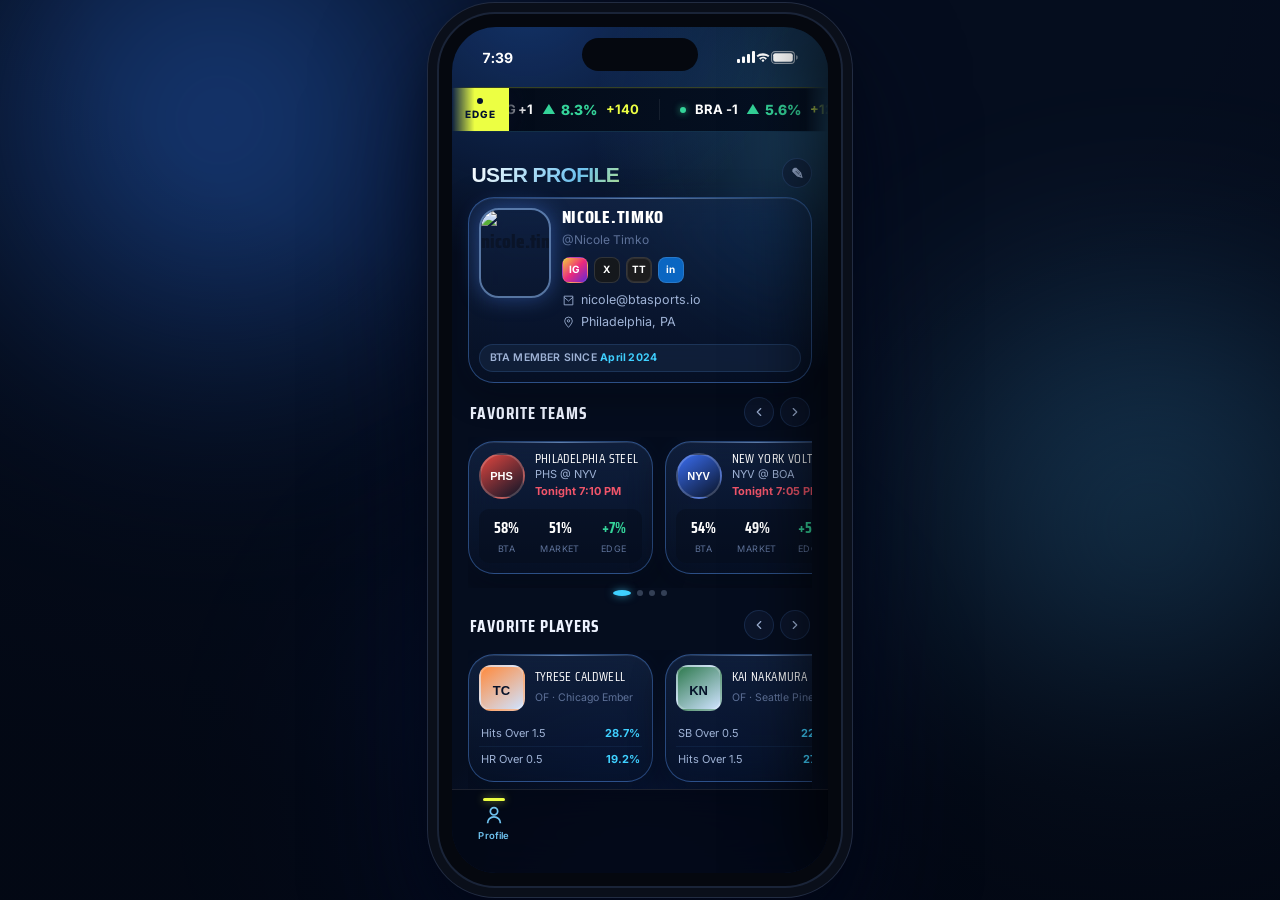
==== commit 6d434c7a: "updated default" ====
--- a/phase1/index.html
+++ b/phase1/index.html
@@ -1190,7 +1190,7 @@
   state:       'PA',
   avatarInitials: 'NT',
   avatarColor: 'linear-gradient(145deg,#6fa3ff,#7a5cff)',
-  avatarUrl:   './assets/headshot.png',
+  avatarUrl:   './headshot.png',
   memberSince: 'April 2024',
   socials: { instagram: 'btasportsus', x: 'BTASportsUS', tiktok: 'btasports_us', linkedin: 'linkedin.com/company/btasports/', youtube: '' },
   favLeagues:  [],
--- a/phase1/profile_styles.css
+++ b/phase1/profile_styles.css
@@ -0,0 +1,668 @@
+/* =============================================================
+   BTA SPORTS — APP PROTOTYPE
+   Dark navy Aurora field · electric blue · #ecff43 edge accent.
+   Re-skins the real app into the website's liquid-glass system.
+   ============================================================= */
+
+*, *::before, *::after { box-sizing: border-box; margin: 0; padding: 0; }
+html { font-size: 16px; -webkit-text-size-adjust: 100%; }
+
+:root {
+  --bg:        #050d1e;
+  --bg-deep:   #030a16;
+  --bg-deeper: #020710;
+  --accent:        #419cd4;
+  --accent-light:  #6fc3f0;
+  --accent-bright: #58b6ec;
+  --yellow:        #ecff43;
+  --yellow-glow:   rgba(236,255,67,0.22);
+  --yellow-border: rgba(236,255,67,0.30);
+  --green:  #34d399;
+  --green-soft: rgba(52,211,153,0.14);
+  --red:    #f0556a;
+  --red-soft: rgba(240,85,106,0.14);
+  --text:   #ffffff;
+  --muted:  rgba(226,236,255,0.66);
+  --faint:  rgba(226,236,255,0.42);
+  --glass:        rgba(255,255,255,0.055);
+  --glass-strong: rgba(255,255,255,0.09);
+  --glass-border: rgba(255,255,255,0.10);
+  --radius:    20px;
+  --radius-sm: 13px;
+  --shadow:    0 28px 70px rgba(2,8,30,0.65);
+  --ease:      cubic-bezier(.2,.7,.2,1);
+  --font-display: 'Plus Jakarta Sans', 'Inter', sans-serif;
+  --font-body: 'Inter', -apple-system, BlinkMacSystemFont, sans-serif;
+}
+
+@font-face {
+    font-family: 'Ethnocentric';
+    src: url('./assets/Ethnocentric-Regular.otf') format('opentype');
+    font-weight: normal;
+    font-style: normal;
+}
+
+body {
+  font-family: var(--font-body);
+  background: var(--bg-deeper);
+  color: var(--text);
+  line-height: 1.5;
+  -webkit-font-smoothing: antialiased;
+  min-height: 100vh;
+  overflow-x: hidden;
+}
+img { display: block; max-width: 100%; }
+button { cursor: pointer; border: none; background: none; font-family: inherit; color: inherit; }
+svg { display: block; flex-shrink: 0; }
+::selection { background: var(--yellow); color: #04122f; }
+
+/* =============================================================
+   STAGE — aurora background + the device
+   ============================================================= */
+.stage {
+  position: relative;
+  min-height: 100vh;
+  display: grid;
+  grid-template-columns: minmax(0, 1fr) auto minmax(0, 1fr);
+  align-items: center;
+  gap: 0;
+  padding: 12px 24px;
+}
+
+/* Aurora — same lava-lamp blobs as the marketing site */
+.aurora { position: fixed; inset: 0; z-index: 0; overflow: hidden; pointer-events: none; background: var(--bg); }
+.aurora::after { content: ''; position: absolute; inset: 0;
+  background: radial-gradient(120% 90% at 50% 0%, rgba(2,8,24,0) 35%, rgba(2,6,16,0.7) 100%); }
+.blob { position: absolute; border-radius: 50%; filter: blur(95px); opacity: 0.55; }
+.blob-1 { width: 720px; height: 720px; background: radial-gradient(circle, #2b6fe0 0%, transparent 70%); top: -240px; left: -140px; animation: b1 19s ease-in-out infinite; }
+.blob-2 { width: 620px; height: 620px; background: radial-gradient(circle, #419cd4 0%, transparent 70%); top: 24%; right: -180px; animation: b2 23s ease-in-out infinite; }
+.blob-3 { width: 560px; height: 560px; background: radial-gradient(circle, #1746b8 0%, transparent 70%); bottom: -160px; left: 24%; animation: b3 17s ease-in-out infinite; }
+@keyframes b1 { 0%,100% { transform: translate(0,0) scale(1); } 33% { transform: translate(120px,80px) scale(1.1); } 66% { transform: translate(-60px,120px) scale(0.9); } }
+@keyframes b2 { 0%,100% { transform: translate(0,0) scale(1); } 33% { transform: translate(-100px,60px) scale(0.9); } 66% { transform: translate(80px,-80px) scale(1.15); } }
+@keyframes b3 { 0%,100% { transform: translate(0,0) scale(1); } 50% { transform: translate(-120px,-60px) scale(1.1); } }
+
+/* Side rails — copy + controls flanking the phone on desktop */
+.rail { position: relative; z-index: 2; align-self: center; }
+.rail-left { max-width: 320px; justify-self: end; padding-right: 36px; }
+.rail-right { max-width: 250px; justify-self: start; padding-left: 36px; }
+
+.rail-logo { display: flex; align-items: center; gap: 12px; margin-bottom: 30px; }
+.rail-logo img.mark { height: 64px; width: auto; }
+.rail-logo img.word { height: 18px; width: auto; }
+.rail-eyebrow {
+  display: inline-flex; align-items: center; gap: 8px; margin-bottom: 18px;
+  font-size: 12px; font-weight: 700; letter-spacing: 0.13em; text-transform: uppercase;
+  color: var(--accent-light); background: rgba(65,156,212,0.1);
+  border: 1px solid rgba(65,156,212,0.3); padding: 7px 14px; border-radius: 999px;
+}
+.rail-eyebrow .dot { width: 7px; height: 7px; border-radius: 50%; background: var(--yellow);
+  box-shadow: 0 0 0 0 rgba(236,255,67,0.7); animation: pulse 2s infinite; }
+@keyframes pulse { 0%,100% { box-shadow: 0 0 0 0 rgba(236,255,67,0.7); } 50% { box-shadow: 0 0 0 7px rgba(236,255,67,0); } }
+.rail-left h1 { font-family: var(--font-display); font-size: clamp(34px, 3.4vw, 50px); font-weight: 800;
+  line-height: 1.04; letter-spacing: -0.03em; margin-bottom: 18px; }
+.rail-left h1 em { font-style: normal;
+  background: linear-gradient(120deg, var(--accent) 0%, var(--accent-light) 52%, var(--yellow) 100%);
+  -webkit-background-clip: text; -webkit-text-fill-color: transparent; background-clip: text; }
+.rail-left p { font-size: 16px; color: var(--muted); line-height: 1.7; margin-bottom: 24px; }
+.rail-left p strong { color: #fff; font-weight: 600; }
+.rail-feats { display: flex; flex-direction: column; gap: 13px; }
+.rail-feat { display: flex; gap: 13px; align-items: flex-start; font-size: 14.5px; color: var(--muted); }
+.rail-feat svg { color: var(--yellow); margin-top: 2px; }
+.rail-feat strong { color: #fff; font-weight: 600; }
+
+.rail-right h3 { font-size: 13px; font-weight: 700; letter-spacing: 0.1em; text-transform: uppercase;
+  color: var(--faint); margin-bottom: 16px; }
+.screen-jump { display: flex; flex-direction: column; gap: 9px; }
+.jump-btn { display: flex; align-items: center; gap: 12px; text-align: left; width: 100%;
+  background: var(--glass); border: 1px solid var(--glass-border); border-radius: 13px;
+  padding: 13px 15px; transition: border-color .2s, background .2s, transform .2s; }
+.jump-btn:hover { border-color: rgba(65,156,212,0.45); background: rgba(65,156,212,0.1); transform: translateX(4px); }
+.jump-btn.active { border-color: var(--yellow-border); background: rgba(236,255,67,0.06); }
+.jump-ic { width: 34px; height: 34px; border-radius: 9px; display: grid; place-items: center; flex-shrink: 0;
+  color: var(--accent-light); background: rgba(65,156,212,0.14); border: 1px solid rgba(65,156,212,0.26); }
+.jump-ic svg { width: 17px; height: 17px; }
+.jump-btn.active .jump-ic { color: var(--yellow); background: rgba(236,255,67,0.1); border-color: var(--yellow-border); }
+.jump-tx strong { display: block; font-size: 14px; font-weight: 700; }
+.jump-tx span { font-size: 12px; color: var(--muted); }
+
+/* =============================================================
+   DEVICE FRAME
+   ============================================================= */
+.device-wrap { position: relative; z-index: 2; justify-self: center; perspective: 1600px; }
+.device {
+  position: relative;
+  /* phone dominates: fills the viewport height (minus the stage padding so the
+     bottom nav is never pushed below the fold). Width follows the 390:844 ratio. */
+  height: min(calc(100vh - 28px), 1180px);
+  width: calc(min(calc(100vh - 28px), 1180px) * 0.4621);
+  background: #05080f;
+  border-radius: 56px;
+  padding: 13px;
+  box-shadow:
+    0 0 0 2px #1a2438,
+    0 0 0 11px #0a0f1a,
+    0 0 0 12px #222c42,
+    0 50px 120px rgba(2,8,30,0.85),
+    0 20px 50px rgba(0,0,0,0.5);
+  transition: transform .6s var(--ease);
+}
+.device::after { /* dynamic island */
+  content: ''; position: absolute; top: 24px; left: 50%; transform: translateX(-50%);
+  width: 116px; height: 33px; background: #05080f; border-radius: 20px; z-index: 60; pointer-events: none;
+}
+.screen {
+  position: relative; width: 100%; height: 100%;
+  background: var(--bg); border-radius: 44px; overflow: hidden;
+  display: flex; flex-direction: column;
+}
+/* in-phone aurora so glass cards have something to blur */
+.screen::before {
+  content: ''; position: absolute; inset: 0; z-index: 0; pointer-events: none;
+  background:
+    radial-gradient(130% 60% at 20% -5%, rgba(43,111,224,0.4), transparent 55%),
+    radial-gradient(120% 55% at 100% 12%, rgba(65,156,212,0.34), transparent 52%),
+    radial-gradient(120% 60% at 50% 110%, rgba(23,70,184,0.32), transparent 55%);
+}
+
+/* status bar — iPhone-style, everything on one optical baseline */
+.statusbar { position: relative; z-index: 50; height: 52px; flex-shrink: 0;
+  display: flex; align-items: center; justify-content: space-between; padding: 8px 30px 0;
+  color: #fff; }
+.statusbar .sb-time { font-family: var(--font-display); font-size: 14px; font-weight: 700;
+  font-variant-numeric: tabular-nums; letter-spacing: 0.01em; padding-left: 0px; }
+.statusbar .sb-icons { display: flex; align-items: right; gap: 1px; }
+.statusbar .sb-icons svg { display: block; }
+.statusbar .sb-cell { width: 18px; height: 12px; }
+.statusbar .sb-wifi { width: 14px; height: 12px; }
+.sb-batt { display: inline-flex; align-items: center; }
+
+/* =============================================================
+   BLOOMBERG-STYLE BEST-BETS TICKER  (the showpiece)
+   ============================================================= */
+.ticker {
+  position: relative; z-index: 40; flex-shrink: 0;
+  height: 45px; margin-top: 8px; overflow: hidden;          /* taller + lowered below the status bar */
+  background: linear-gradient(90deg, rgba(3,10,22,0.97), rgba(5,16,34,0.97));
+  border-top: 1px solid rgba(236,255,67,0.22);
+  border-bottom: 1px solid rgba(65,156,212,0.24);
+  box-shadow: inset 0 1px 0 rgba(255,255,255,0.04), 0 10px 24px rgba(2,8,30,0.35);
+  -webkit-mask-image: linear-gradient(90deg, transparent, #000 6%, #000 94%, transparent);
+          mask-image: linear-gradient(90deg, transparent, #000 6%, #000 94%, transparent);
+  display: flex; align-items: center;
+}
+.ticker-tag {
+  position: absolute; left: 0; top: 0; bottom: 0; z-index: 3;
+  display: flex; flex-direction: column; align-items: center; justify-content: center; gap: 3px; padding: 0 13px;
+  font-size: 10px; font-weight: 800; letter-spacing: 0.1em; text-transform: uppercase;
+  color: #04122f; background: var(--yellow);
+  box-shadow: 7px 0 16px rgba(5,13,30,0.92);
+}
+.ticker-tag .live-dot { width: 6px; height: 6px; border-radius: 50%; background: #04122f; animation: blink 1.3s infinite; }
+@keyframes blink { 0%,100% { opacity: 1; } 50% { opacity: 0.25; } }
+.ticker-track { display: flex; width: max-content; align-items: center; animation: ticker 120s linear infinite; will-change: transform; }
+.ticker:hover .ticker-track { animation-play-state: paused; }
+@keyframes ticker { from { transform: translateX(0); } to { transform: translateX(-50%); } }
+.tick {
+  display: inline-flex; align-items: center; gap: 9px; padding: 0 20px; white-space: nowrap;
+  font-size: 13px; font-weight: 600; color: var(--muted);
+  border-right: 1px solid rgba(255,255,255,0.07);
+}
+.tick b { color: #fff; font-weight: 700; letter-spacing: -0.01em; }
+.tick .edge { display: inline-flex; align-items: center; gap: 5px; font-family: var(--font-display);
+  font-weight: 800; font-size: 14px; font-variant-numeric: tabular-nums; }
+.tick .edge .tri { font-size: 13px; line-height: 1; }     /* filled triangle ▲ */
+.tick .edge.up { color: var(--green); }
+.tick .edge.flat { color: var(--faint); }                 /* grey when the move is small */
+.tick .od { color: var(--yellow); font-weight: 700; font-family: var(--font-display); }
+.tick .pos { width: 6px; height: 6px; border-radius: 50%; background: var(--green); box-shadow: 0 0 7px rgba(52,211,153,0.8); }
+.tick .pos.flat { background: var(--faint); box-shadow: none; }
+
+/* =============================================================
+   VIEWPORT — scrollable screen content
+   ============================================================= */
+.viewport { position: relative; z-index: 10; flex: 1; overflow-y: auto; overflow-x: hidden;
+  -webkit-overflow-scrolling: touch; scrollbar-width: none; }
+.viewport::-webkit-scrollbar { display: none; }
+.view { display: none; padding: 22px 16px 116px; animation: viewIn .42s var(--ease); }
+.view.active { display: block; }
+@keyframes viewIn { from { opacity: 0; transform: translateY(14px); } to { opacity: 1; transform: none; } }
+
+/* shared section bits */
+.sec-head { display: flex; align-items: baseline; justify-content: space-between; margin: 22px 4px 13px; }
+.sec-head h2 { font-family: var(--font-display); font-size: 19px; font-weight: 800; letter-spacing: -0.02em; }
+.sec-head .more { font-size: 12px; font-weight: 700; color: var(--accent-light); }
+.eyebrow { font-size: 10.5px; font-weight: 800; letter-spacing: 0.14em; text-transform: uppercase;
+  color: var(--yellow); text-shadow: 0 0 16px rgba(236,255,67,0.3); }
+
+.glass { background: var(--glass); border: 1px solid var(--glass-border);
+  backdrop-filter: blur(20px); -webkit-backdrop-filter: blur(20px); }
+
+/* page title (in-app big header like GAMES / RISK ANALYZER) */
+.page-title { font-family: 'Ethnocentric', sans-serif; font-weight: 800; letter-spacing: -0.03em;
+  font-size: 21px; line-height: 1.08; margin: 6px 4px 8px; padding-bottom: 2px;
+  background: linear-gradient(120deg,#fff 0%, var(--accent-light) 70%, var(--yellow) 130%);
+  -webkit-background-clip: text; -webkit-text-fill-color: transparent; background-clip: text; }
+.page-title-row { display: flex; align-items: center; justify-content: space-between; margin-top: 4px; }
+
+/* sport selector pills */
+.sport-tabs { display: flex; gap: 7px; margin: 14px 4px; }
+.sport-tab { flex: 1; padding: 9px 0; border-radius: 11px; font-size: 13px; font-weight: 700;
+  letter-spacing: 0.02em; color: var(--muted); background: var(--glass); border: 1px solid var(--glass-border);
+  transition: all .2s; }
+.sport-tab.active { color: #04122f; background: linear-gradient(135deg, var(--accent), var(--accent-light));
+  border-color: transparent; box-shadow: 0 8px 22px rgba(65,156,212,0.4); }
+
+/* book selector */
+.book-row { display: flex; align-items: center; justify-content: space-between; gap: 10px;
+  margin: 4px; padding: 12px 15px; border-radius: 13px; }
+.book-row .bk-l { display: flex; align-items: center; gap: 10px; font-size: 14px; font-weight: 700; }
+.book-row .bk-l .bk-logo { width: 26px; height: 26px; border-radius: 7px; display: grid; place-items: center;
+  font-size: 11px; font-weight: 900; color: #fff; }
+.book-row .bk-r { font-size: 11px; font-weight: 700; color: var(--green); display: inline-flex; align-items: center; gap: 5px; }
+.book-row .bk-r::before { content: ''; width: 6px; height: 6px; border-radius: 50%; background: var(--green); box-shadow: 0 0 7px rgba(52,211,153,0.7); }
+
+/* =============================================================
+   HOME / DASHBOARD
+   ============================================================= */
+.greet { margin: 14px 4px 4px; }
+.greet .hello { font-size: 14px; color: var(--muted); font-weight: 500; }
+.greet .hello .wave { display: inline-block; animation: wave 2.4s ease-in-out infinite; transform-origin: 70% 70%; }
+@keyframes wave { 0%,60%,100% { transform: rotate(0); } 10% { transform: rotate(14deg); } 20% { transform: rotate(-8deg); } 30% { transform: rotate(14deg); } 40% { transform: rotate(-4deg); } 50% { transform: rotate(10deg); } }
+.greet h1 { font-family: var(--font-display); font-size: 27px; font-weight: 800; letter-spacing: -0.03em; line-height: 1.1; margin-top: 3px; }
+.greet h1 em { font-style: normal; color: var(--accent-light); }
+.greet .date { font-size: 12.5px; color: var(--faint); margin-top: 5px; }
+
+/* edge meter hero card */
+.edge-hero { position: relative; overflow: hidden; margin: 16px 4px 4px; border-radius: var(--radius);
+  padding: 20px; background: linear-gradient(160deg, rgba(65,156,212,0.18), rgba(255,255,255,0.03));
+  border: 1px solid var(--glass-border); }
+.edge-hero::after { content: ''; position: absolute; top: -40%; right: -20%; width: 240px; height: 240px;
+  background: radial-gradient(circle, rgba(236,255,67,0.16), transparent 65%); pointer-events: none; }
+.edge-hero .eh-top { display: flex; align-items: center; justify-content: space-between; margin-bottom: 16px; }
+.edge-hero .eh-label { font-size: 11px; font-weight: 700; letter-spacing: 0.08em; text-transform: uppercase; color: var(--muted); }
+.edge-hero .eh-chip { font-size: 10.5px; font-weight: 800; letter-spacing: 0.06em; text-transform: uppercase;
+  color: var(--green); background: var(--green-soft); border: 1px solid rgba(52,211,153,0.3); padding: 4px 10px; border-radius: 999px; }
+.edge-hero .eh-body { display: flex; align-items: flex-end; gap: 16px; }
+.eh-gauge { position: relative; width: 104px; height: 104px; flex-shrink: 0; border-radius: 50%;
+  background: conic-gradient(var(--accent-light) 0deg, rgba(255,255,255,0.08) 0deg); transition: background 1.4s var(--ease); }
+.eh-gauge::after { content: ''; position: absolute; inset: 10px; border-radius: 50%; background: #07142c;
+  box-shadow: inset 0 2px 14px rgba(0,0,0,0.55); }
+.eh-gauge .g-val { position: absolute; inset: 0; display: flex; flex-direction: column; align-items: center; justify-content: center; z-index: 1; }
+.eh-gauge .g-num { font-family: var(--font-display); font-size: 28px; font-weight: 800; letter-spacing: -0.03em; line-height: 1; }
+.eh-gauge .g-sub { font-size: 9px; font-weight: 800; letter-spacing: 0.1em; text-transform: uppercase; color: var(--accent-light); margin-top: 3px; }
+.eh-meta { flex: 1; }
+.eh-meta h3 { font-family: var(--font-display); font-size: 17px; font-weight: 800; letter-spacing: -0.01em; margin-bottom: 5px; }
+.eh-meta p { font-size: 12.5px; color: var(--muted); line-height: 1.5; }
+
+/* quick stat trio */
+.qstats { display: grid; grid-template-columns: repeat(3, 1fr); gap: 9px; margin: 14px 4px 4px; }
+.qstat { border-radius: var(--radius-sm); padding: 14px 12px; text-align: center; }
+.qstat .qn { font-family: var(--font-display); font-size: 22px; font-weight: 800; letter-spacing: -0.02em; line-height: 1;
+  background: linear-gradient(135deg, var(--accent), var(--accent-light)); -webkit-background-clip: text; -webkit-text-fill-color: transparent; background-clip: text; }
+.qstat .qn.yel { background: none; -webkit-text-fill-color: var(--yellow); color: var(--yellow); }
+.qstat .ql { font-size: 10.5px; color: var(--muted); margin-top: 6px; font-weight: 600; }
+
+/* top picks list (home) */
+.pick { display: flex; align-items: center; gap: 12px; margin: 0 4px 9px; padding: 13px 14px;
+  border-radius: var(--radius-sm); transition: border-color .2s, transform .2s; }
+.pick:hover { border-color: rgba(65,156,212,0.4); transform: translateX(3px); }
+.pick .pk-rank { font-family: var(--font-display); font-size: 15px; font-weight: 800; color: var(--yellow);
+  width: 22px; text-align: center; flex-shrink: 0; }
+.pick .pk-main { flex: 1; min-width: 0; }
+.pick .pk-main .pk-name { font-size: 14px; font-weight: 700; }
+.pick .pk-main .pk-sub { font-size: 11.5px; color: var(--muted); margin-top: 2px; }
+.pick .pk-edge { text-align: right; flex-shrink: 0; }
+.pick .pk-edge .pe-n { font-family: var(--font-display); font-size: 16px; font-weight: 800; color: var(--green); line-height: 1; }
+.pick .pk-edge .pe-l { font-size: 9.5px; color: var(--faint); text-transform: uppercase; letter-spacing: 0.06em; margin-top: 3px; }
+.pick .pk-od { font-family: var(--font-display); font-weight: 800; font-size: 13px; color: var(--yellow);
+  min-width: 46px; text-align: right; flex-shrink: 0; }
+
+/* =============================================================
+   GAME CARDS (Games list)
+   ============================================================= */
+.day-label { font-size: 11px; font-weight: 700; letter-spacing: 0.16em; text-transform: uppercase;
+  color: var(--faint); text-align: center; margin: 18px 0 12px; }
+.game-card { position: relative; overflow: hidden; margin: 0 4px 11px; border-radius: var(--radius);
+  border: 1px solid var(--glass-border); transition: transform .2s, box-shadow .2s; }
+.game-card:hover { transform: translateY(-2px); box-shadow: 0 18px 40px rgba(2,8,30,0.5); }
+.gc-grad { display: grid; grid-template-columns: 1fr auto 1fr; align-items: center; padding: 16px 16px 13px;
+  position: relative; }
+.gc-grad::before { content: ''; position: absolute; inset: 0; opacity: 0.9; z-index: 0; }
+.gc-side { position: relative; z-index: 1; }
+.gc-side.away { text-align: left; }
+.gc-side.home { text-align: right; }
+.gc-team { font-family: var(--font-display); font-size: 24px; font-weight: 800; font-style: italic; letter-spacing: -0.02em;
+  text-shadow: 0 2px 12px rgba(0,0,0,0.5); }
+.gc-rec { font-size: 10.5px; color: rgba(255,255,255,0.8); margin-top: 2px; font-weight: 500; }
+.gc-mid { position: relative; z-index: 1; text-align: center; padding: 0 10px; }
+.gc-time { font-size: 13px; font-weight: 700; color: #fff; text-shadow: 0 1px 6px rgba(0,0,0,0.6); }
+.gc-vs { font-size: 9px; font-weight: 700; color: rgba(255,255,255,0.65); letter-spacing: 0.1em; margin-top: 2px; }
+/* BTA prob strip below gradient */
+.gc-foot { display: flex; align-items: center; gap: 10px; padding: 10px 14px;
+  background: rgba(3,9,20,0.72); position: relative; z-index: 1; }
+.gc-bar { flex: 1; height: 7px; border-radius: 4px; background: rgba(255,255,255,0.12); overflow: hidden; display: flex; }
+.gc-bar .ba { height: 100%; background: linear-gradient(90deg, var(--accent-light), var(--accent)); }
+.gc-bar .bh { height: 100%; background: rgba(255,255,255,0.22); }
+.gc-foot .gc-pct { font-family: var(--font-display); font-size: 12px; font-weight: 800; color: #fff; min-width: 38px; }
+.gc-foot .gc-pct.away { text-align: left; }
+.gc-foot .gc-pct.home { text-align: right; color: var(--muted); }
+.gc-edge-pill { position: absolute; top: 10px; left: 50%; transform: translateX(-50%); z-index: 2;
+  font-size: 9px; font-weight: 800; letter-spacing: 0.05em; text-transform: uppercase; color: #04122f;
+  background: var(--yellow); padding: 3px 9px; border-radius: 999px; box-shadow: 0 4px 12px rgba(236,255,67,0.4); }
+
+/* =============================================================
+   GAME ANALYZER
+   ============================================================= */
+.analyzer-hero { position: relative; overflow: hidden; margin: 4px 4px 0; border-radius: var(--radius);
+  padding: 18px; border: 1px solid var(--glass-border); }
+.ah-grad { position: absolute; inset: 0; z-index: 0; opacity: 0.92; }
+.ah-row { position: relative; z-index: 1; display: grid; grid-template-columns: 1fr auto 1fr; align-items: center; }
+.ah-team { text-align: center; }
+.ah-abbr { font-family: var(--font-display); font-size: 26px; font-weight: 800; font-style: italic; text-shadow: 0 2px 10px rgba(0,0,0,0.5); }
+.ah-city { font-size: 10.5px; color: rgba(255,255,255,0.8); margin-top: 2px; }
+.ah-mid { text-align: center; padding: 0 8px; }
+.ah-mid .ah-vs { font-size: 11px; font-weight: 700; color: rgba(255,255,255,0.7); }
+.ah-mid .ah-time { font-size: 12px; font-weight: 700; margin-top: 3px; }
+.ah-lines { position: relative; z-index: 1; margin-top: 14px; display: flex; justify-content: center; gap: 8px; flex-wrap: wrap; }
+.ah-line-chip { font-size: 10.5px; font-weight: 600; color: #fff; background: rgba(3,9,20,0.5);
+  border: 1px solid rgba(255,255,255,0.18); border-radius: 999px; padding: 4px 11px; }
+.ah-line-chip b { color: var(--yellow); }
+
+/* AI Bet Analysis audio player */
+.bet-audio { display: flex; align-items: center; gap: 13px; margin: 12px 4px 4px; padding: 13px 15px; border-radius: var(--radius-sm); }
+.ba-play { width: 42px; height: 42px; border-radius: 50%; flex-shrink: 0; display: grid; place-items: center; color: #04204f;
+  background: linear-gradient(135deg, var(--accent), var(--accent-light)); box-shadow: 0 8px 22px rgba(65,156,212,0.45); transition: transform .15s; }
+.ba-play:hover { transform: scale(1.06); }
+.ba-play svg { width: 18px; height: 18px; }
+.ba-mid { flex: 1; min-width: 0; }
+.ba-mid .ba-title { font-size: 13.5px; font-weight: 700; }
+.ba-mid .ba-by { font-size: 10.5px; color: var(--muted); margin-top: 2px; }
+.ba-by b { color: var(--accent-light); }
+.ba-wave { display: flex; align-items: center; gap: 2.5px; height: 22px; margin-top: 7px; }
+.ba-wave span { width: 2.5px; border-radius: 2px; background: var(--accent-light); opacity: 0.55; height: 30%; }
+.bet-audio.playing .ba-wave span { animation: waveb 1s ease-in-out infinite; }
+.ba-wave span:nth-child(2n) { animation-delay: .15s; } .ba-wave span:nth-child(3n) { animation-delay: .3s; }
+.ba-wave span:nth-child(4n) { animation-delay: .45s; } .ba-wave span:nth-child(5n) { animation-delay: .2s; }
+@keyframes waveb { 0%,100% { height: 25%; opacity: 0.45; } 50% { height: 100%; opacity: 1; } }
+.ba-dur { font-size: 11px; font-weight: 700; color: var(--muted); font-variant-numeric: tabular-nums; flex-shrink: 0; }
+
+/* market block */
+.market { margin: 14px 4px 0; }
+.market-h { font-size: 13px; font-weight: 700; letter-spacing: 0.02em; text-align: center; color: var(--muted); margin-bottom: 10px; }
+.market-grid { display: grid; grid-template-columns: 1fr 1fr; gap: 9px; }
+.market-grid.three { grid-template-columns: repeat(3, 1fr); }
+.odds-cell { position: relative; border-radius: 13px; padding: 13px 12px; text-align: center;
+  border: 1px solid var(--glass-border); background: var(--glass); transition: border-color .2s, background .2s; }
+.odds-cell.best { border-color: var(--yellow-border); background: rgba(236,255,67,0.05); }
+.odds-cell .oc-side { font-size: 11px; font-weight: 700; color: var(--muted); margin-bottom: 6px; }
+.odds-cell .oc-prob { font-family: var(--font-display); font-size: 22px; font-weight: 800; letter-spacing: -0.02em; line-height: 1; }
+.odds-cell .oc-odds { font-size: 12px; font-weight: 700; margin-top: 5px; }
+.odds-cell .oc-odds.pos { color: var(--green); } .odds-cell .oc-odds.neg { color: var(--muted); }
+.odds-cell .oc-edge { position: absolute; top: -8px; right: 8px; font-size: 9px; font-weight: 800;
+  color: #04122f; background: var(--yellow); padding: 2px 7px; border-radius: 999px; }
+.odds-cell .oc-add { margin-top: 10px; width: 100%; font-size: 11px; font-weight: 700; color: var(--accent-light);
+  background: rgba(65,156,212,0.12); border: 1px solid rgba(65,156,212,0.28); border-radius: 8px; padding: 6px; transition: all .18s; }
+.odds-cell .oc-add:hover { background: rgba(65,156,212,0.22); }
+.odds-cell .oc-add.added { color: #04122f; background: var(--yellow); border-color: var(--yellow); }
+
+/* Move the Line slider */
+.mtl { margin: 13px 4px 2px; }
+.mtl-label { display: flex; align-items: center; justify-content: space-between; font-size: 11px; font-weight: 700;
+  color: var(--faint); text-transform: uppercase; letter-spacing: 0.06em; margin-bottom: 9px; }
+.mtl-label .mtl-now { color: var(--accent-light); }
+.mtl-track { position: relative; height: 30px; }
+.mtl-track input[type=range] { -webkit-appearance: none; appearance: none; width: 100%; height: 6px; margin-top: 12px;
+  border-radius: 4px; background: linear-gradient(90deg, var(--accent), var(--accent-light)); outline: none; }
+.mtl-track input[type=range]::-webkit-slider-thumb { -webkit-appearance: none; appearance: none;
+  width: 26px; height: 26px; border-radius: 50%; cursor: grab;
+  background: radial-gradient(circle at 35% 30%, #fff, #cfe6f7 40%, var(--accent) 100%);
+  border: 2px solid #fff; box-shadow: 0 4px 14px rgba(65,156,212,0.6); }
+.mtl-track input[type=range]::-moz-range-thumb { width: 26px; height: 26px; border-radius: 50%; cursor: grab;
+  background: radial-gradient(circle at 35% 30%, #fff, #cfe6f7 40%, var(--accent) 100%); border: 2px solid #fff; }
+
+/* =============================================================
+   PLAYERS
+   ============================================================= */
+.player-card { margin: 0 4px 10px; border-radius: var(--radius); border: 1px solid var(--glass-border); overflow: hidden; }
+.pc-head { position: relative; display: flex; align-items: center; justify-content: space-between; padding: 14px 16px;
+  cursor: pointer; }
+.pc-head .pc-grad { position: absolute; inset: 0; z-index: 0; opacity: 0.85; }
+.pc-head .pc-info { position: relative; z-index: 1; }
+.pc-head 
+.pc-name { font-family: 'Ethnocentric', sans-serif; font-size: 14px; font-weight: 800; font-style: italic; text-shadow: 0 1px 8px rgba(0,0,0,0.5); }
+.pc-head .pc-meta { font-size: 10.5px; color: rgba(255,255,255,0.82); margin-top: 2px; }
+.pc-head .pc-chev { position: relative; z-index: 1; color: #fff; transition: transform .3s; }
+.player-card.open .pc-chev { transform: rotate(180deg); }
+.pc-body { display: none; padding: 6px 14px 14px; }
+.player-card.open .pc-body { display: block; animation: viewIn .35s var(--ease); }
+.prop-line { margin-top: 12px; }
+.prop-line .pl-stat { font-size: 12.5px; font-weight: 700; text-align: center; margin-bottom: 8px; color: var(--muted); }
+
+/* =============================================================
+   RISK ANALYZER
+   ============================================================= */
+.risk-summary { position: relative; overflow: hidden; margin: 6px 4px 0; border-radius: var(--radius); padding: 20px;
+  background: linear-gradient(160deg, rgba(65,156,212,0.16), rgba(255,255,255,0.03)); border: 1px solid var(--glass-border); }
+.rs-grid { display: grid; grid-template-columns: 1fr 1fr; gap: 12px; }
+.rs-cell .rs-l { font-size: 10.5px; font-weight: 700; letter-spacing: 0.06em; text-transform: uppercase; color: var(--muted); margin-bottom: 6px; }
+.rs-cell .rs-prob { font-family: var(--font-display); font-size: 36px; font-weight: 800; letter-spacing: -0.03em; line-height: 1; }
+.rs-cell .rs-prob span { font-size: 18px; }
+.rs-cell .rs-odds { font-family: var(--font-display); font-size: 32px; font-weight: 800; letter-spacing: -0.02em; line-height: 1; color: var(--green); }
+.rs-bar { height: 8px; border-radius: 5px; background: rgba(255,255,255,0.1); overflow: hidden; margin-top: 16px; }
+.rs-bar span { display: block; height: 100%; border-radius: 5px; width: 0; background: linear-gradient(90deg, var(--accent), var(--accent-light)); transition: width 1s var(--ease); }
+.rs-foot { font-size: 11px; color: var(--faint); margin-top: 10px; display: flex; justify-content: space-between; }
+.rs-foot b { color: var(--accent-light); }
+
+.bet-leg { display: grid; grid-template-columns: auto 1fr auto auto; gap: 11px; align-items: center;
+  margin: 9px 4px 0; padding: 12px 13px; border-radius: 13px; border: 1px solid var(--glass-border); background: var(--glass);
+  animation: legIn .4s var(--ease) both; }
+@keyframes legIn { from { opacity: 0; transform: translateX(-10px); } to { opacity: 1; transform: none; } }
+.bet-leg .bl-team { width: 36px; height: 36px; border-radius: 9px; display: grid; place-items: center; flex-shrink: 0;
+  font-size: 11px; font-weight: 900; color: #fff; }
+.bet-leg .bl-main { min-width: 0; }
+.bet-leg .bl-name { font-size: 13px; font-weight: 700; white-space: nowrap; overflow: hidden; text-overflow: ellipsis; }
+.bet-leg .bl-sub { font-size: 10.5px; color: var(--muted); margin-top: 2px; }
+.bet-leg .bl-od { font-family: var(--font-display); font-weight: 800; font-size: 14px; color: var(--yellow); }
+.bet-leg .bl-x { width: 28px; height: 28px; border-radius: 8px; display: grid; place-items: center; color: var(--faint);
+  background: rgba(255,255,255,0.05); border: 1px solid var(--glass-border); transition: all .18s; }
+.bet-leg .bl-x:hover { color: var(--red); border-color: var(--red); }
+.risk-empty { text-align: center; padding: 40px 24px; color: var(--muted); }
+.risk-empty .re-ic { width: 64px; height: 64px; border-radius: 18px; margin: 0 auto 16px; display: grid; place-items: center;
+  color: var(--accent-light); background: rgba(65,156,212,0.12); border: 1px solid rgba(65,156,212,0.26); }
+.risk-empty h3 { font-family: var(--font-display); font-size: 18px; font-weight: 800; color: #fff; margin-bottom: 8px; }
+.risk-empty p { font-size: 13px; line-height: 1.6; }
+.risk-actions { display: flex; gap: 10px; margin: 16px 4px 0; }
+.risk-actions button { flex: 1; padding: 15px; border-radius: 13px; font-family: var(--font-display); font-weight: 800; font-size: 14px;
+  display: inline-flex; align-items: center; justify-content: center; gap: 8px; transition: transform .15s, box-shadow .2s; }
+.btn-clear { color: #fff; background: var(--red-soft); border: 1px solid rgba(240,85,106,0.4); }
+.btn-clear:hover { background: rgba(240,85,106,0.24); }
+.btn-export { color: #04204f; background: linear-gradient(135deg, var(--green), #5bd6a8); box-shadow: 0 12px 28px rgba(52,211,153,0.4); }
+.btn-export:hover { transform: translateY(-2px); }
+
+/* =============================================================
+   FANTASY IQ
+   ============================================================= */
+.fiq-cap { margin: 8px 4px 0; padding: 16px; border-radius: var(--radius); border: 1px solid var(--glass-border); }
+.fiq-cap-top { display: flex; align-items: baseline; justify-content: space-between; margin-bottom: 4px; }
+.fiq-cap-top .fc-l { font-size: 11px; font-weight: 700; text-transform: uppercase; letter-spacing: 0.06em; color: var(--muted); }
+.fiq-cap-top .fc-used { font-family: var(--font-display); font-size: 18px; font-weight: 800; }
+.fiq-cap-track { height: 9px; border-radius: 5px; background: rgba(255,255,255,0.1); overflow: hidden; margin: 10px 0 8px; }
+.fiq-cap-fill { height: 100%; width: 0; border-radius: 5px; background: linear-gradient(90deg, var(--accent), var(--accent-light)); transition: width .7s var(--ease); }
+.fiq-cap-fill.over { background: linear-gradient(90deg, var(--red), #ff7a8a); }
+.fiq-cap-foot { display: flex; justify-content: space-between; font-size: 11px; color: var(--faint); }
+.fiq-cap-foot b { color: var(--accent-light); }
+.fiq-cap-foot .proj { color: var(--yellow); }
+
+.fiq-slot { display: grid; grid-template-columns: 34px 1fr auto auto 30px; gap: 10px; align-items: center;
+  margin: 8px 4px 0; padding: 11px 12px; border-radius: 12px; border: 1px solid var(--glass-border); background: var(--glass);
+  transition: border-color .25s, background .25s, transform .3s, opacity .3s; }
+.fiq-slot.empty { border-style: dashed; opacity: 0.6; }
+.fiq-slot.locked { border-color: var(--yellow-border); background: rgba(236,255,67,0.05); }
+.fiq-slot.filling { animation: slotpop .42s var(--ease) both; }
+@keyframes slotpop { 0% { transform: scale(.96) translateY(4px); opacity: .25; } 100% { transform: none; opacity: 1; } }
+.fiq-slot .fs-pos { font-size: 11px; font-weight: 800; color: var(--accent-light); text-align: center; }
+.fiq-slot .fs-name { font-size: 13px; font-weight: 600; white-space: nowrap; overflow: hidden; text-overflow: ellipsis; }
+.fiq-slot.empty .fs-name { color: var(--faint); font-style: italic; }
+.fiq-slot .fs-sal { font-size: 12px; font-weight: 600; color: var(--muted); font-variant-numeric: tabular-nums; }
+.fiq-slot .fs-proj { font-family: var(--font-display); font-size: 14px; font-weight: 800; color: var(--yellow); text-align: right; }
+.fiq-slot.empty .fs-proj, .fiq-slot.empty .fs-sal { opacity: 0; }
+.fiq-slot .fs-lock { width: 30px; height: 30px; border-radius: 8px; display: grid; place-items: center; color: var(--faint);
+  background: rgba(255,255,255,0.05); border: 1px solid var(--glass-border); transition: all .2s; }
+.fiq-slot.empty .fs-lock { opacity: 0.35; pointer-events: none; }
+.fiq-slot.locked .fs-lock { color: var(--yellow); border-color: var(--yellow-border); background: rgba(236,255,67,0.1); }
+.fiq-slot .fs-lock svg { width: 14px; height: 14px; }
+.fiq-optimize { margin: 16px 4px 0; width: calc(100% - 8px); padding: 16px; border-radius: 14px;
+  font-family: var(--font-display); font-weight: 800; font-size: 15px; color: #04204f;
+  display: inline-flex; align-items: center; justify-content: center; gap: 10px;
+  background: linear-gradient(135deg, var(--accent), var(--accent-light)); box-shadow: 0 14px 32px rgba(65,156,212,0.45); transition: transform .15s; }
+.fiq-optimize:hover { transform: translateY(-2px); }
+.fiq-optimize.spinning svg { animation: spin .7s linear infinite; }
+.fiq-optimize.done { background: linear-gradient(135deg, var(--green), #5bd6a8); }
+@keyframes spin { to { transform: rotate(360deg); } }
+
+/* NFL countdown */
+.countdown { text-align: center; padding: 40px 10px; }
+.countdown .cd-eyebrow { font-size: 13px; font-weight: 700; letter-spacing: 0.1em; text-transform: uppercase; color: var(--muted); }
+.countdown h2 { font-family: var(--font-display); font-size: 34px; font-weight: 800; letter-spacing: -0.02em; margin: 6px 0 24px;
+  background: linear-gradient(120deg, var(--accent-light), var(--yellow)); -webkit-background-clip: text; -webkit-text-fill-color: transparent; background-clip: text; }
+.cd-grid { display: flex; justify-content: center; gap: 6px; }
+.cd-unit { min-width: 72px; }
+.cd-num { font-family: var(--font-display); font-size: 44px; font-weight: 800; letter-spacing: -0.04em; line-height: 1; color: #fff; font-variant-numeric: tabular-nums; }
+.cd-sep { font-size: 32px; color: var(--faint); align-self: center; }
+.cd-lab { font-size: 11px; font-weight: 700; letter-spacing: 0.08em; text-transform: uppercase; color: var(--muted); margin-top: 8px; }
+.cd-foot { margin-top: 28px; font-size: 12px; color: var(--muted); display: inline-flex; align-items: center; gap: 8px;
+  background: var(--glass); border: 1px solid var(--glass-border); border-radius: 999px; padding: 9px 16px; }
+.cd-foot b { color: #fff; }
+
+/* =============================================================
+   BOTTOM NAV
+   ============================================================= */
+.tabbar { position: relative; z-index: 50; flex-shrink: 0; display: grid; grid-template-columns: repeat(5, 1fr);
+  padding: 8px 6px 26px;
+  /* keep the tap targets clear of the iOS home indicator / mobile browser bottom bar */
+  padding-bottom: max(26px, calc(14px + env(safe-area-inset-bottom)));
+  background: rgba(3,8,20,0.86); border-top: 1px solid var(--glass-border);
+  backdrop-filter: blur(20px); -webkit-backdrop-filter: blur(20px); }
+.tab { display: flex; flex-direction: column; align-items: center; gap: 4px; padding: 6px 0; color: var(--faint);
+  position: relative; transition: color .2s; }
+.tab svg { width: 22px; height: 22px; }
+.tab span { font-size: 9.5px; font-weight: 600; letter-spacing: 0.02em; }
+.tab.active { color: var(--accent-light); }
+.tab.active::before { content: ''; position: absolute; top: 0; left: 50%; transform: translateX(-50%);
+  width: 22px; height: 2.5px; border-radius: 2px; background: var(--yellow); box-shadow: 0 0 8px rgba(236,255,67,0.6); }
+.tab .tab-badge { position: absolute; top: 2px; right: 50%; margin-right: -22px; min-width: 16px; height: 16px;
+  border-radius: 9px; background: var(--yellow); color: #04122f; font-size: 9.5px; font-weight: 800;
+  display: grid; place-items: center; padding: 0 4px; box-shadow: 0 2px 8px rgba(236,255,67,0.5); }
+
+/* toast */
+.toast { position: absolute; bottom: 96px; left: 50%; transform: translateX(-50%) translateY(20px); z-index: 80;
+  background: rgba(8,18,42,0.95); border: 1px solid var(--yellow-border); border-radius: 12px; padding: 11px 18px;
+  font-size: 12.5px; font-weight: 600; color: #fff; white-space: nowrap; opacity: 0; pointer-events: none;
+  transition: opacity .3s, transform .3s; box-shadow: 0 16px 40px rgba(2,8,30,0.6); display: flex; align-items: center; gap: 8px; }
+.toast.show { opacity: 1; transform: translateX(-50%) translateY(0); }
+.toast svg { color: var(--yellow); }
+
+/* hint banner shown above device on small screens */
+.mobile-note { display: none; }
+
+/* =============================================================
+   RESPONSIVE — collapse rails, let phone fill
+   ============================================================= */
+/* Hide the right (jump) rail sooner so the phone keeps the spotlight */
+@media (max-width: 1280px) {
+  .stage { grid-template-columns: minmax(0,1fr) auto; }
+  .rail-right { display: none; }
+  .rail-left { justify-self: end; }
+}
+@media (max-width: 1100px) {
+  .stage { grid-template-columns: 1fr; gap: 24px; padding: 20px 20px; justify-items: center; }
+  .rail-left { justify-self: center; max-width: 560px; padding-right: 0; text-align: center; order: -1; }
+  .rail-left .rail-feats { display: none; }
+  .rail-left h1 { font-size: clamp(28px, 7vw, 42px); }
+  .rail-right { display: none; }
+}
+@media (max-width: 460px) {
+  .stage { padding: 0; display: block; }
+  .rail-left { display: none; }            /* on a phone, the app IS the experience */
+  .device-wrap { perspective: none; }
+  .device { width: 100vw; height: 100vh; height: 100svh; height: 100dvh; border-radius: 0; padding: 0; box-shadow: none; }
+  .device::after { display: none; }
+  .screen { border-radius: 0; }
+  .statusbar { height: 44px; padding-top: 8px; }
+}
+
+/* =============================================================
+   FOCUS MODE — "focused demo": logo + phone only, no marketing
+   ============================================================= */
+body.focus .rail-right { display: none; }
+body.focus .rail-left > *:not(.rail-logo) { display: none; }
+body.focus .rail-left { align-self: start; padding-top: 30px; max-width: none; }
+body.focus .rail-logo { animation: focusLogoIn .5s var(--ease) both; }
+@keyframes focusLogoIn { from { opacity: 0; transform: translateY(-8px); } to { opacity: 1; transform: none; } }
+
+/* the screenshot tour, when it's the whole point of the link, can't be closed */
+body.gallery-only .gallery-close { display: none; }
+
+/* =============================================================
+   SCREENSHOT GALLERY OVERLAY
+   ============================================================= */
+.gallery {
+  position: fixed; inset: 0; z-index: 300;
+  display: flex; flex-direction: column; align-items: center;
+  padding: 22px clamp(16px, 4vw, 56px) 30px;
+  background: radial-gradient(120% 80% at 50% -10%, rgba(43,111,224,0.22), transparent 55%),
+              rgba(3,8,18,0.86);
+  backdrop-filter: blur(14px); -webkit-backdrop-filter: blur(14px);
+  animation: galIn .35s var(--ease);
+}
+.gallery[hidden] { display: none; }
+@keyframes galIn { from { opacity: 0; } to { opacity: 1; } }
+
+.gallery-top { width: 100%; max-width: 1100px; display: flex; align-items: center; justify-content: space-between; flex-shrink: 0; }
+.gallery-brand { display: flex; align-items: center; gap: 12px; }
+.gallery-brand .gmark { height: 52px; width: auto; }
+.gallery-brand .gword { height: 15px; width: auto; }
+.gallery-kicker { margin-left: 8px; font-size: 11px; font-weight: 800; letter-spacing: 0.16em; text-transform: uppercase;
+  color: var(--yellow); background: rgba(236,255,67,0.08); border: 1px solid var(--yellow-border); padding: 5px 12px; border-radius: 999px; }
+.gallery-close { display: inline-flex; align-items: center; gap: 8px; font-size: 13px; font-weight: 700; color: #fff;
+  background: var(--glass-strong); border: 1px solid var(--glass-border); border-radius: 999px; padding: 10px 18px; transition: background .2s, transform .15s; }
+.gallery-close:hover { background: rgba(255,255,255,0.16); transform: translateY(-1px); }
+
+.gallery-stage { flex: 1; min-height: 0; width: 100%; max-width: 1100px;
+  display: flex; align-items: center; justify-content: center; gap: clamp(14px, 3vw, 40px); }
+.gallery-figure { flex: 0 1 auto; height: 100%; display: flex; align-items: center; justify-content: center; }
+.gallery-figure img { max-height: 100%; max-width: 100%; width: auto; height: auto;
+  border-radius: 30px; filter: drop-shadow(0 40px 90px rgba(2,8,30,0.7));
+  animation: galImgIn .4s var(--ease); }
+@keyframes galImgIn { from { opacity: 0; transform: scale(0.97); } to { opacity: 1; transform: none; } }
+.gallery-arrow { flex-shrink: 0; width: 56px; height: 56px; border-radius: 50%; display: grid; place-items: center; color: #fff;
+  background: var(--glass-strong); border: 1px solid var(--glass-border); transition: background .2s, transform .15s, border-color .2s; }
+.gallery-arrow:hover { background: rgba(65,156,212,0.28); border-color: rgba(65,156,212,0.5); transform: scale(1.06); }
+.gallery-arrow:active { transform: scale(0.96); }
+
+.gallery-meta { flex-shrink: 0; width: 100%; max-width: 1100px; display: flex; align-items: flex-end; justify-content: space-between; margin-top: 18px; gap: 16px; }
+.gallery-cap strong { display: block; font-family: var(--font-display); font-size: 20px; font-weight: 800; letter-spacing: -0.02em; }
+.gallery-cap span { font-size: 13.5px; color: var(--muted); }
+.gallery-count { font-family: var(--font-display); font-size: 15px; font-weight: 800; color: var(--muted); white-space: nowrap; }
+.gallery-count #galIndex { color: var(--yellow); }
+
+.gallery-dots { flex-shrink: 0; display: flex; gap: 9px; margin-top: 16px; flex-wrap: wrap; justify-content: center; }
+.gal-dot { width: 9px; height: 9px; border-radius: 50%; background: rgba(255,255,255,0.25); transition: background .2s, transform .2s; }
+.gal-dot:hover { background: rgba(255,255,255,0.5); }
+.gal-dot.active { background: var(--yellow); transform: scale(1.25); box-shadow: 0 0 8px rgba(236,255,67,0.5); }
+
+@media (max-width: 640px) {
+  .gallery-arrow { width: 46px; height: 46px; }
+  .gallery-kicker { display: none; }
+  .gallery-meta { flex-direction: column; align-items: center; text-align: center; }
+}
+
+@media (prefers-reduced-motion: reduce) {
+  .blob, .ticker-track, .ba-wave span, .greet .hello .wave, .rail-eyebrow .dot, .ticker-tag .live-dot { animation: none !important; }
+}
+
+
+#view-profile {
+  display: block !important;
+  height: 100%;
+}
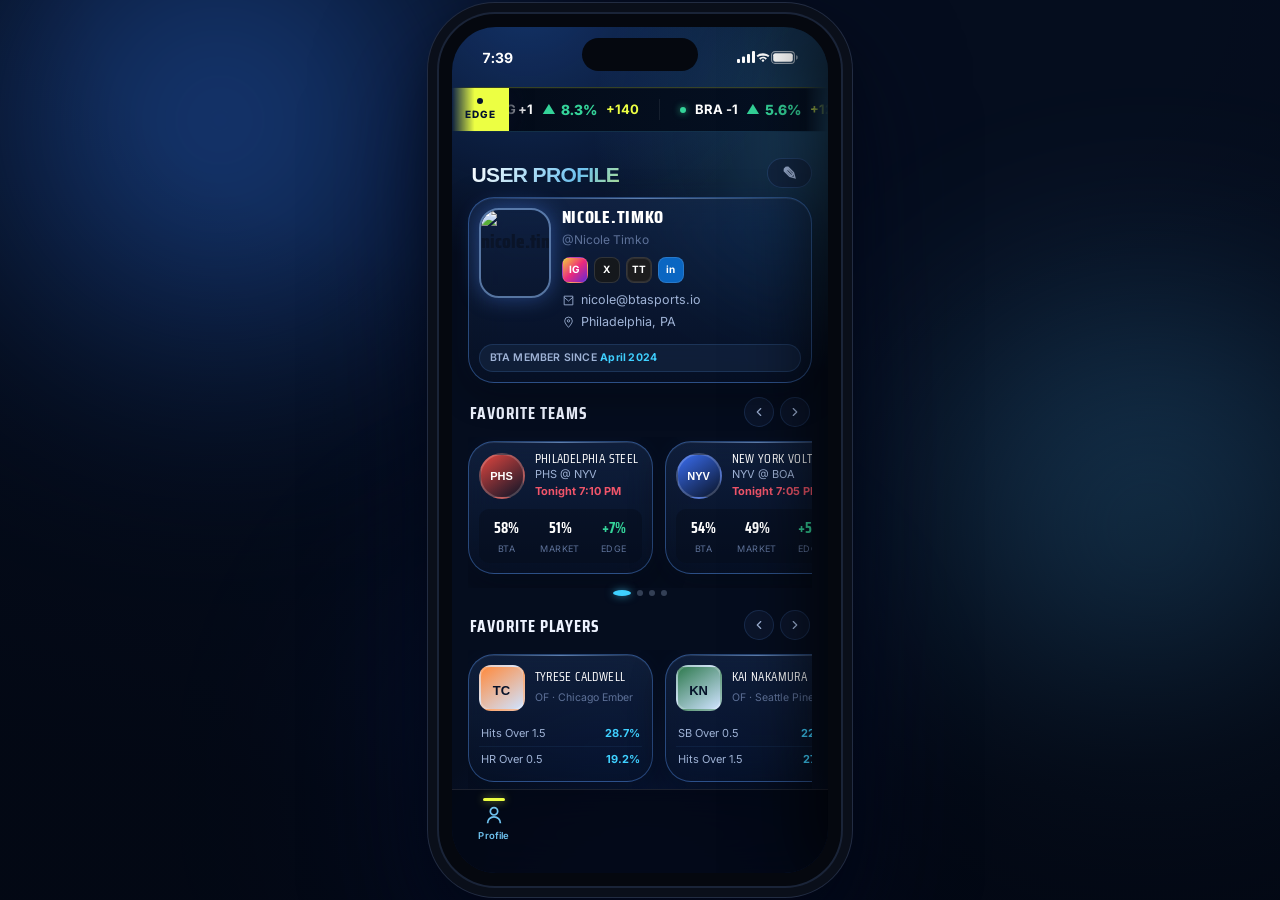
==== commit 2df39c59: "edit button larger" ====
--- a/phase1/index.html
+++ b/phase1/index.html
@@ -1246,7 +1246,7 @@
 #view-profile { flex:1; min-height:0; overflow-y:auto; overflow-x:hidden; padding-bottom:30px; font-size:.92rem; }
 .profile-page-header { display:flex; align-items:center; justify-content:space-between; margin-bottom:12px; padding:0 4px; }
 .profile-page-title { margin:0; font-family:'Ethnocentric', sans-serif; font-size:18px; font-weight:700; text-transform:uppercase; letter-spacing:.06em; color:#fff; }
-.profile-edit-btn { width: 30px; height:30px; margin-bottom: 9px; border-radius:999px; border:1px solid rgba(94,159,255,.2); background:rgba(19,35,62,.78); color:var(--text-secondary,#9fb3d6); font-size:15px; font-weight:600; text-transform:uppercase; cursor:pointer; transition:all .15s ease; }
+.profile-edit-btn { width: 45px; height:30px; margin-bottom: 9px; border-radius:999px; border:1px solid rgba(94,159,255,.2); background:rgba(19,35,62,.78); color:var(--text-secondary,#9fb3d6); font-size:18px; font-weight:600; text-transform:uppercase; cursor:pointer; transition:all .15s ease; }
 .profile-edit-btn:hover { color:#fff; border-color:rgba(94,159,255,.45); }
 .prof-header { display:flex !important; flex-direction: row !important; flex-wrap: nowrap; gap:11px; margin-bottom:10px; align-items:stretch; }
 .prof-avatar-wrap { position:relative; flex-shrink:1; }
